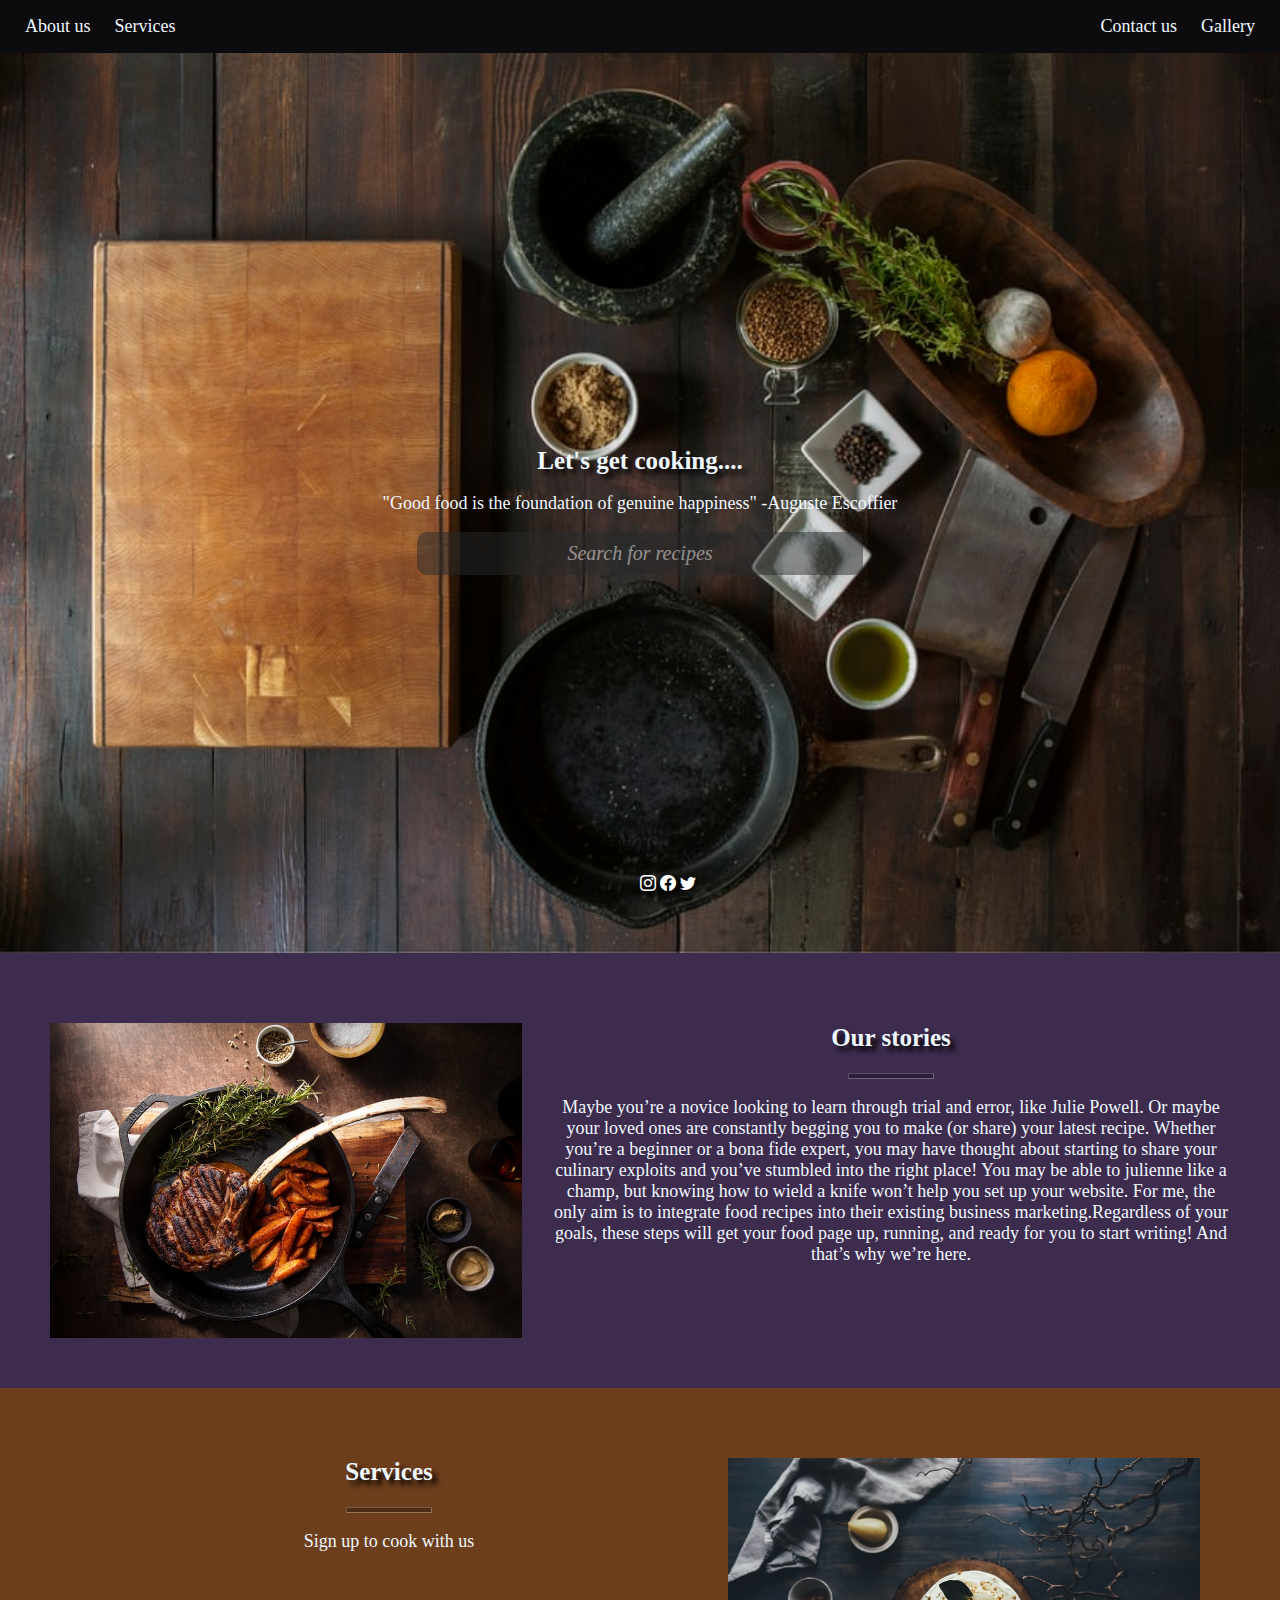
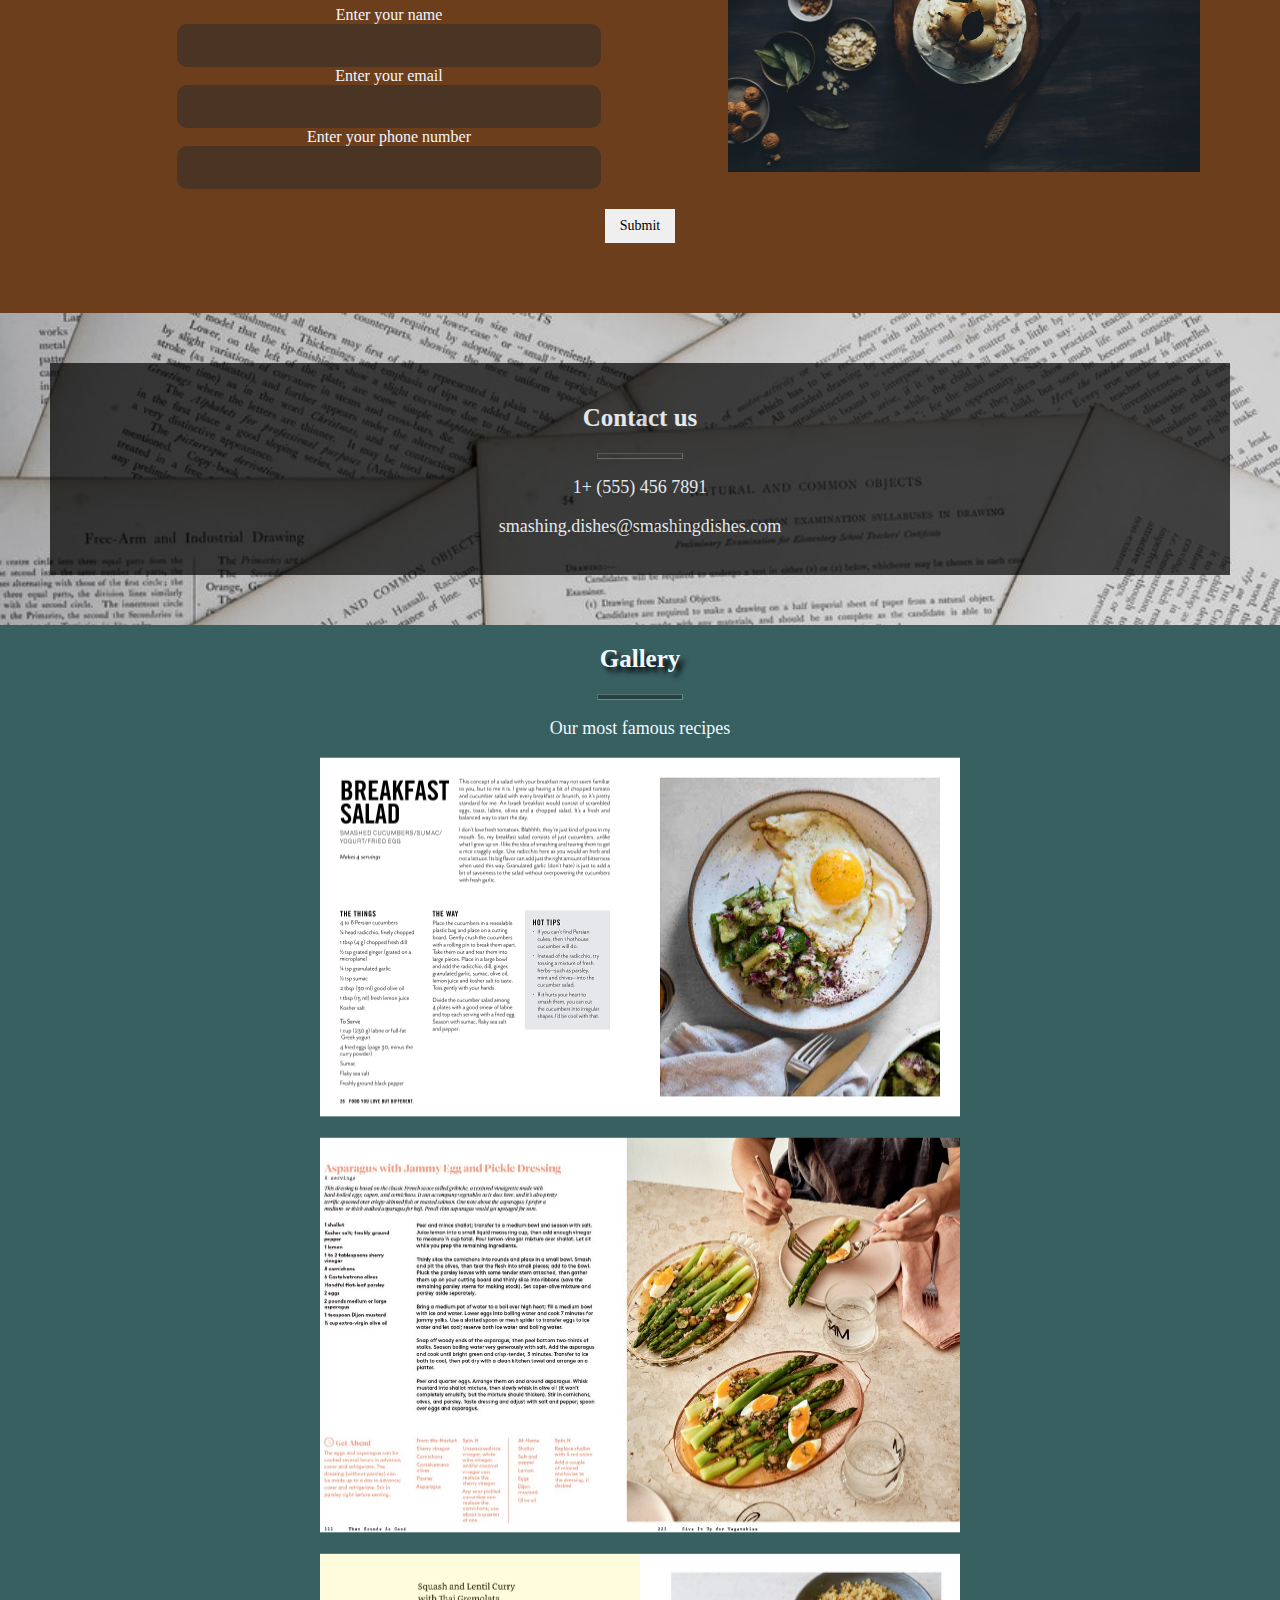
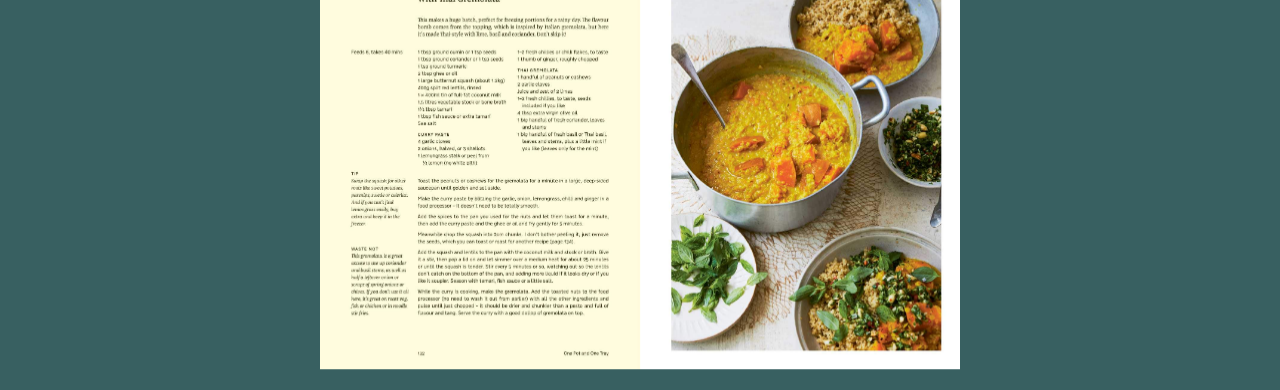
==== index.html @ cdcc3226 "Second Commit" ====
<html lang="en">
  <head></head>
    <meta name="viewport" content="width=device-width, initial-scale=1.0" />
    <meta name="author" content />
    <title>Smashing Dishes</title>
    <link href="https://cdn.jsdelivr.net/npm/bootstrap-icons@1.5.0/font/bootstrap-icons.css" rel="stylesheet"/>

    <!--Favicon-->

    <link rel="icon" href="images/favicon.ico" />
    

    <link rel="stylesheet" href="style.css" />
  </head>
  <body>

    <!--Navigation-->

    <nav class="nav">
      <div class="nav-left">
        <ul>
          <li style="list-style-type: none">
            <a href="#about" href="./index.html">About us</a>
          </li>
          <li style="list-style-type: none">
            <a href="#services" href="./index.html">Services</a>
          </li>
        </ul>
      </div>
      <div class="nav-right">
        <ul>
          <li style="list-style-type: none">
            <a href="#contact" href="./index.html">Contact us</a>
          </li>
          <li style="list-style-type: none">
            <a href="#gallery" href="./index.html">Gallery</a>
          </li>
        </ul>
      </div>
    </nav>

    <!--Placeholder-->

      <div class="hero">
        <div class="hero-wrapper">
          <h1>Let's get cooking....</h1>
          <p>"Good food is the foundation of genuine happiness" -Auguste Escoffier</p>
          <div class="input">
            <input placeholder="Search for recipes" />
          </div>
          <div class="media ">
          
            <!-- <a href="https://instagram.com" target="blank"> -->
              <i class="bi bi-instagram"></i>
            <!-- </a> -->
            <!-- <a href="https://.facebook.com" target="_blank"> -->
              <i class="bi bi-facebook"></i>
            <!-- </a> -->
            <!-- <a href="https://twitter.com/" target="_blank"> -->
              <i class="bi bi-twitter"></i>
            <!-- </a> -->
          </div>
        </div>
      </div>


    <!--Section 2-->

      
    
  
  <div class="container-s2">
    <img class="container-image"  src="images/photo-1615937657715-bc7b4b7962c1.jpeg"/>
      <div class="s2">
      <section id="about">
        
        <h2>Our stories</h2>
        <hr class="divider"/>
        <p>
          Maybe you’re a novice looking to learn through trial and error, like
          Julie Powell. Or maybe your loved ones are constantly begging you to
          make (or share) your latest recipe. Whether you’re a beginner or a
          bona fide expert, you may have thought about starting to share your
          culinary exploits and you’ve stumbled into the right place! You may be
          able to julienne like a champ, but knowing how to wield a knife won’t
          help you set up your website. For me, the only aim is to integrate
          food recipes into their existing business marketing.Regardless of your
          goals, these steps will get your food page up, running, and ready for
          you to start writing! And that’s why we’re here.
        </p>
      </section> 
    </div>
 </div>
    
   <!--Section 3-->

  <div class="container-s3">
    <img class="container-image2" src="images/photo-1447078806655-40579c2520d6.jpeg"/>
      <div class="s3">
      <section id="services">
          <h2>Services</h2>
          <hr class="divider" />
          <p>Sign up to cook with us</p>
          <br></br>
         <div class="label">
          <label for="fname">Enter your name</label>
          <input type="name" id="name" size="18" required />

          <label for="email">Enter your email</label>
          <input type="email" id="email" size="18" required />

          <label for="phone">Enter your phone number</label>
          <input
            type="tel"
            id="phone"
            size="18"
            pattern="[0-9]{3}-[0-9]{3}-[0-9]{4}"
            required
          />
          <button class="button" onclick='location.href="Submit"'>
            <!-- <i class="fa fa-twitter"></i>  -->
            Submit
          </button>
        
      </section>
      </div>
      </div>
  </div>
  

   <!--Section 4-->

  <div class="container-s4">
    <img class="container-image3"/>
      <div class="s4" >
      
      <section id="contact">
        <h2>Contact us</h2>
        <hr class="divider"/>
        <p>1+ (555) 456 7891</p>
        <p>smashing.dishes@smashingdishes.com </p>
      
      </section>
      </div>
  </div>
    
  <!--Gallery-->
  
  <section id="gallery" style="background-color: rgb(56, 96, 97);position: absolute;">
      
      <h2>Gallery</h2>
      <hr class="divider"/>
      <p>Our most famous recipes</p>
      <div class="container-box">
        <img src="images/breakfast salad.jpeg" alt="Avatar" class="image-box">
        <div class="overlay">
          <a class="text" href="images/breakfast salad.jpeg">
          <marquee direction="down" height="50" 
          width="100">Breakfast Salad</marquee> 
        </a>
        </div>
      </div>
    
    <div class="container-box">
      <img src="images/asparagus and jammy egg.jpeg" alt="Avatar" class="image-box">
      <div class="overlay">
        <a class="text" href="images/asparagus and jammy egg.jpeg">
          <marquee direction="down" height="50" 
          width="100">Asparagus with Jammy Egg & Pickle Dressing </marquee>
        </a>
      </div>
    </div>
    
      <div class="container-box">
        <img src="images/squash lentil curry.jpeg" alt="Avatar" class="image-box">
        <div class="overlay" >
          <a class="text" href="images/squash lentil curry.jpeg">
            <marquee direction="down" height="50" 
            width="100">Squash & Lentil Curry with Thai Gremolata</marquee>
          </a>
        </div>
      </div>
    
  </section>
      
  </body>
</html>
---- style.css ----
body {
  margin: 0 auto;
  background-color: rgb(45, 45, 40);
}
/* Nav */
.nav {
  position: relative;
  top: 0;
  width: 100%;
  z-index: 10;
  background-color: rgb(12, 12, 15);
  background-repeat: no-repeat;
  background-size: cover;
  display: flex;
  justify-content: space-between;
}
.nav-left,
.nav-right {
  padding: 0 15px 0 15px;
  font-family: Georgia, "Times New Roman", Times, serif;
  box-sizing: border-box;
}
.nav a {
  color: #000000;
  font-size: 17px;
}
.nav a:hover {
  /* background: #ddd; */
  color: rgb(255, 255, 255);
}
li {
  display: inline-block;
  padding-left: 10px;
  padding-right: 10px;
}
ul {
  padding-left: 0;
  display: inline-block;
}
.nav ul li a {
  color: aliceblue;
  font-size: 18px;
  text-decoration: none;
}

/*Heading*/

.hero {
  background-image: url("images/bg.jpeg");
  background-position: center;
  background-repeat: no-repeat;
  background-size: cover;
  height: 100%;
  position: relative;
  display: flex;
  align-items: center;
}
.hero-wrapper {
  width: 100%;
}

.media {
  color: rgb(255, 255, 255);
  position: absolute;
  justify-content: space-between;
  bottom: 50;
  left: 50%;
  padding-bottom: 10;
}

h1 {
  color: aliceblue;
  font-family: Georgia, "Times New Roman", Times, serif;
  font-size: 25px;
  text-align: center;
  margin-top: 0 auto;
  text-shadow: 5px 5px 5px rgb(0, 0, 0);
}

h2 {
  color: aliceblue;
  text-align: center;
  font-size: 25px;
  font-family: Georgia, "Times New Roman", Times, serif;
  text-shadow: 5px 5px 5px rgb(0, 0, 0);
}
hr {
  max-width: 5rem;
  padding: 2px;
  background-color: rgb(0, 0, 0);
  opacity: 0.3;
}

p {
  color: aliceblue;
  text-align: center;
  font-size: 18px;
  font-family: Georgia, "Times New Roman", Times, serif;
}

input {
  border: none;
  border-radius: 10px;
  font-size: 20px;
  font-family: Georgia, "Times New Roman", Times, serif;
  padding: 10px 100px;
  display: flex;
  margin: 0 auto;
  font-style: italic;
  background-color: hsl(210, 3%, 16%);
  opacity: 0.5;
  text-align: center;
  color: rgb(255, 255, 255);
}
::placeholder {
  color: whitesmoke;
  font-display: initial;
}
/* .s2 {
  background-position: center;
  background-repeat: no-repeat;
  background-size: cover; 
  float: left;
  width: 50%;
  height: 50%;
  margin-right: 50px; 
  height: 100%; 
  position: relative;
  display: flex;
  margin: 0 auto;
  padding: 8rem 0;
} */
.container-s2 {
  border: none;
  padding: 50px 50px 50px;
  max-width: 650%;
  display: flex;
  background-color: rgb(62, 44, 78);
}
.container-image {
  width: 40%;
  align-self: flex-start;
  margin: 20px 30px 0px 0;
  float: left;
  object-fit: contain;
}
.s2 {
  display: initial;
}

/* .s3 {
  padding: 8rem 0;
  width: 100%;
  color: aliceblue;
  margin: 0 auto;
  font-family: Georgia, "Times New Roman", Times, serif;
  background-image: url(images/photo-1566313891923-24df87b1b29f.jpeg);
  background-size: cover;
  background-repeat: no-repeat;
  background-position: center;
} */

.container-s3 {
  border: none;
  padding: 50px 50px 50px;
  max-width: 650%;
  display: flow-root;
  background-color: rgb(109, 62, 28);
}
.container-image2 {
  width: 40%;
  align-self: flex-start;
  margin: 20px 30px 0px 0;
  float: right;
  object-fit: contain;
}
.s3 {
  display: initial;
}
.container-s4 {
  background-image: url(images/photo-1532153975070-2e9ab71f1b14.jpeg);
  background-repeat: no-repeat;
  background-size: cover;
  border: none;
  padding: 50px 50px 50px;
  max-width: 650%;
}
.container-image3 {
  width: 30%;
}
.s4 {
  background-color: rgb(0, 0, 0);
  opacity: 0.7;
  padding-left: 20px;
  padding-right: 20px;
  padding-top: 20px;
  padding-bottom: 20px;
  right: 20%;
}

.label {
  font-family: Georgia, "Times New Roman", Times, serif;
  color: aliceblue;
  text-align: center;
  font-size: 16px;
}
button {
  font-size: 14px;
  font-family: Georgia, "Times New Roman", Times, serif;
  padding: 9px 15px;
  border: none;
  margin: 20px;
}

.container-box {
  transform: rotateX(365deg);
  transform-origin: initial;
  transition-duration: 5s;
  transform-style: preserve-3d;
  transform-box: unset;
  transition-timing-function: initial;
  position: relative;
  width: 50%;
  align-items: center;
}

.image-box {
  display: block;
  width: 100%;
  height: auto;
  padding-bottom: 20;
  margin-left: 50%;
}

.text {
  color: aliceblue;
  font-size: 16px;
  position: absolute;
  top: 50%;
  left: 50%;
  -webkit-transform: translate(-50%, -50%);
  -ms-transform: translate(-50%, -50%);
  transform: translate(-50%, -50%);
  white-space: nowrap;
}
.overlay {
  font-family: Georgia, "Times New Roman", Times, serif;
  position: absolute;
  bottom: 0;
  left: 0;
  right: 0;
  background-color: #2d2f30;
  overflow: hidden;
  width: 0;
  height: 100%;
  transition: 0.5s ease;
  opacity: 0.5;
  margin-left: 50%;
}
.container-box:hover .overlay {
  width: 100%;
}

@media (min-width: 768px) {
  body {
    font-size: 16px;
  }
}
@media (min-width: 992px) {
  body {
    font-size: 16x;
  }
}
@media (min-width: 1200px) {
  body {
    font-size: 16px;
  }
}
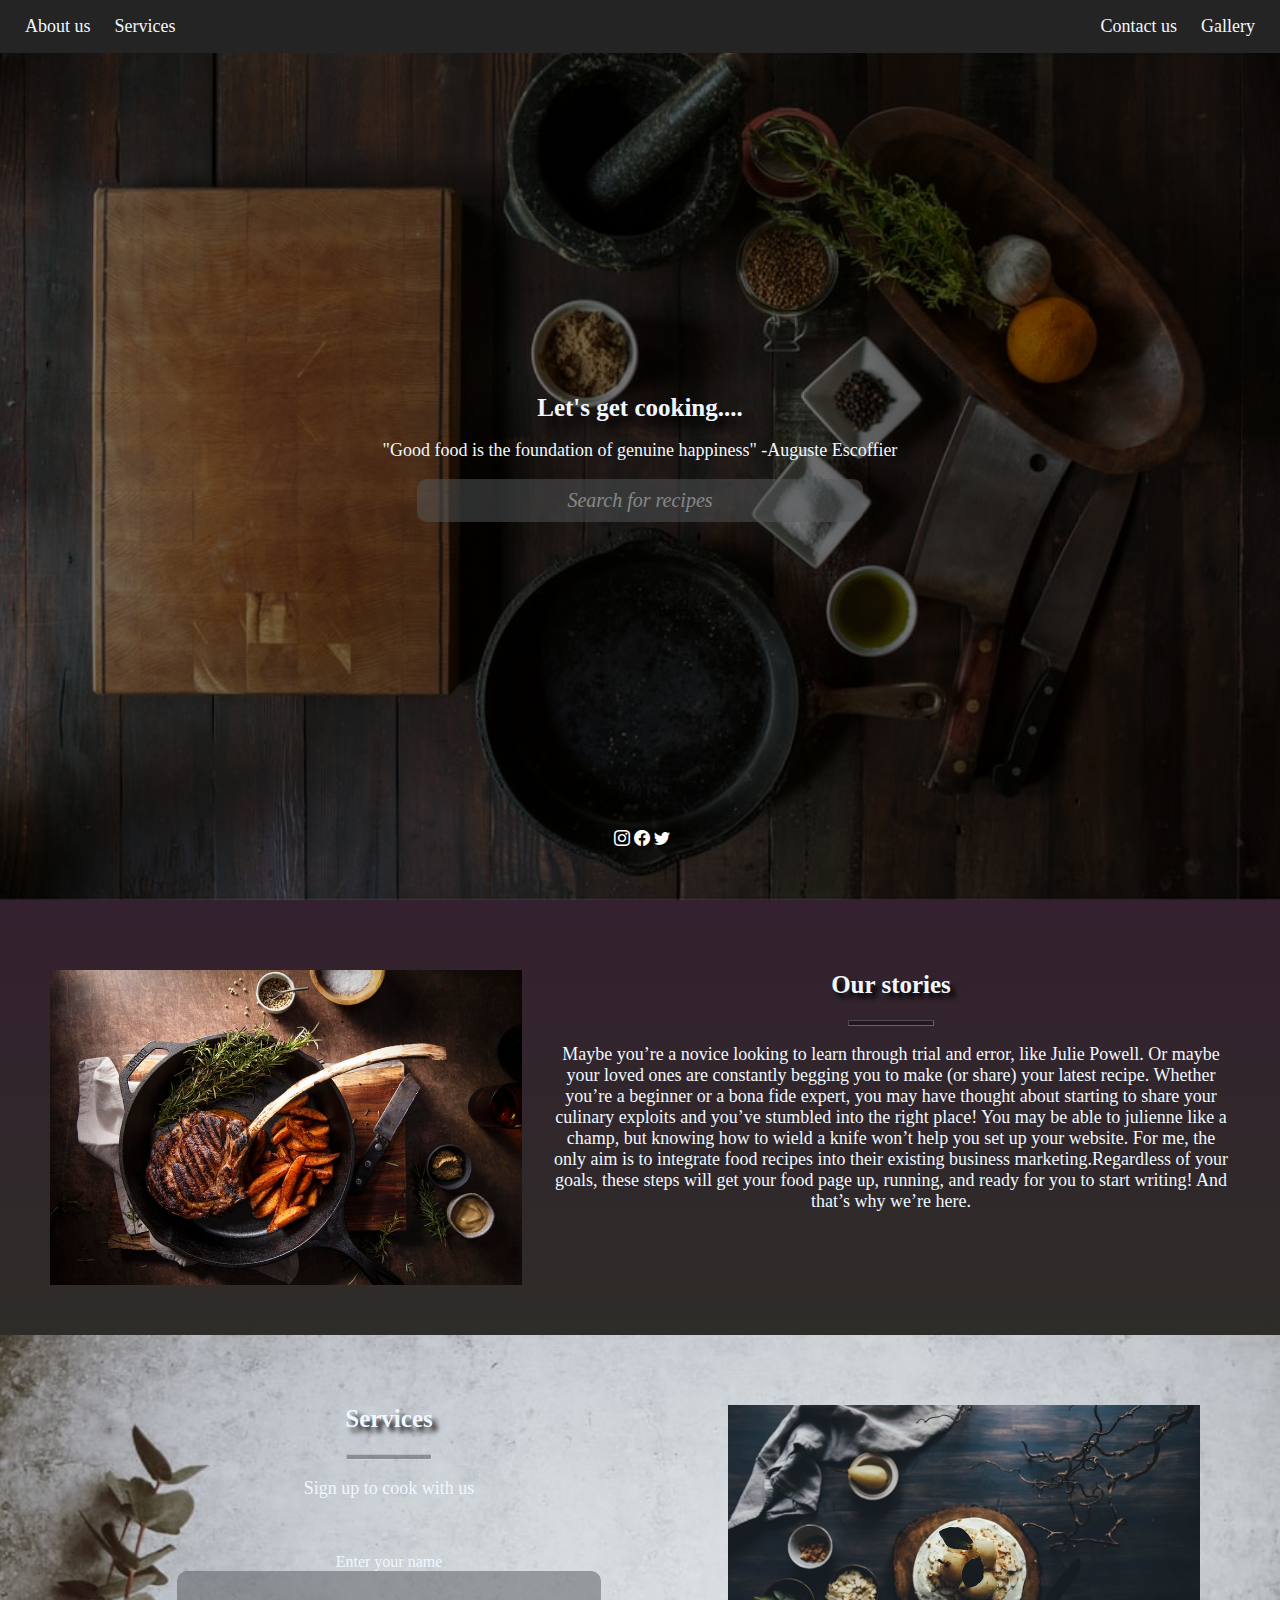
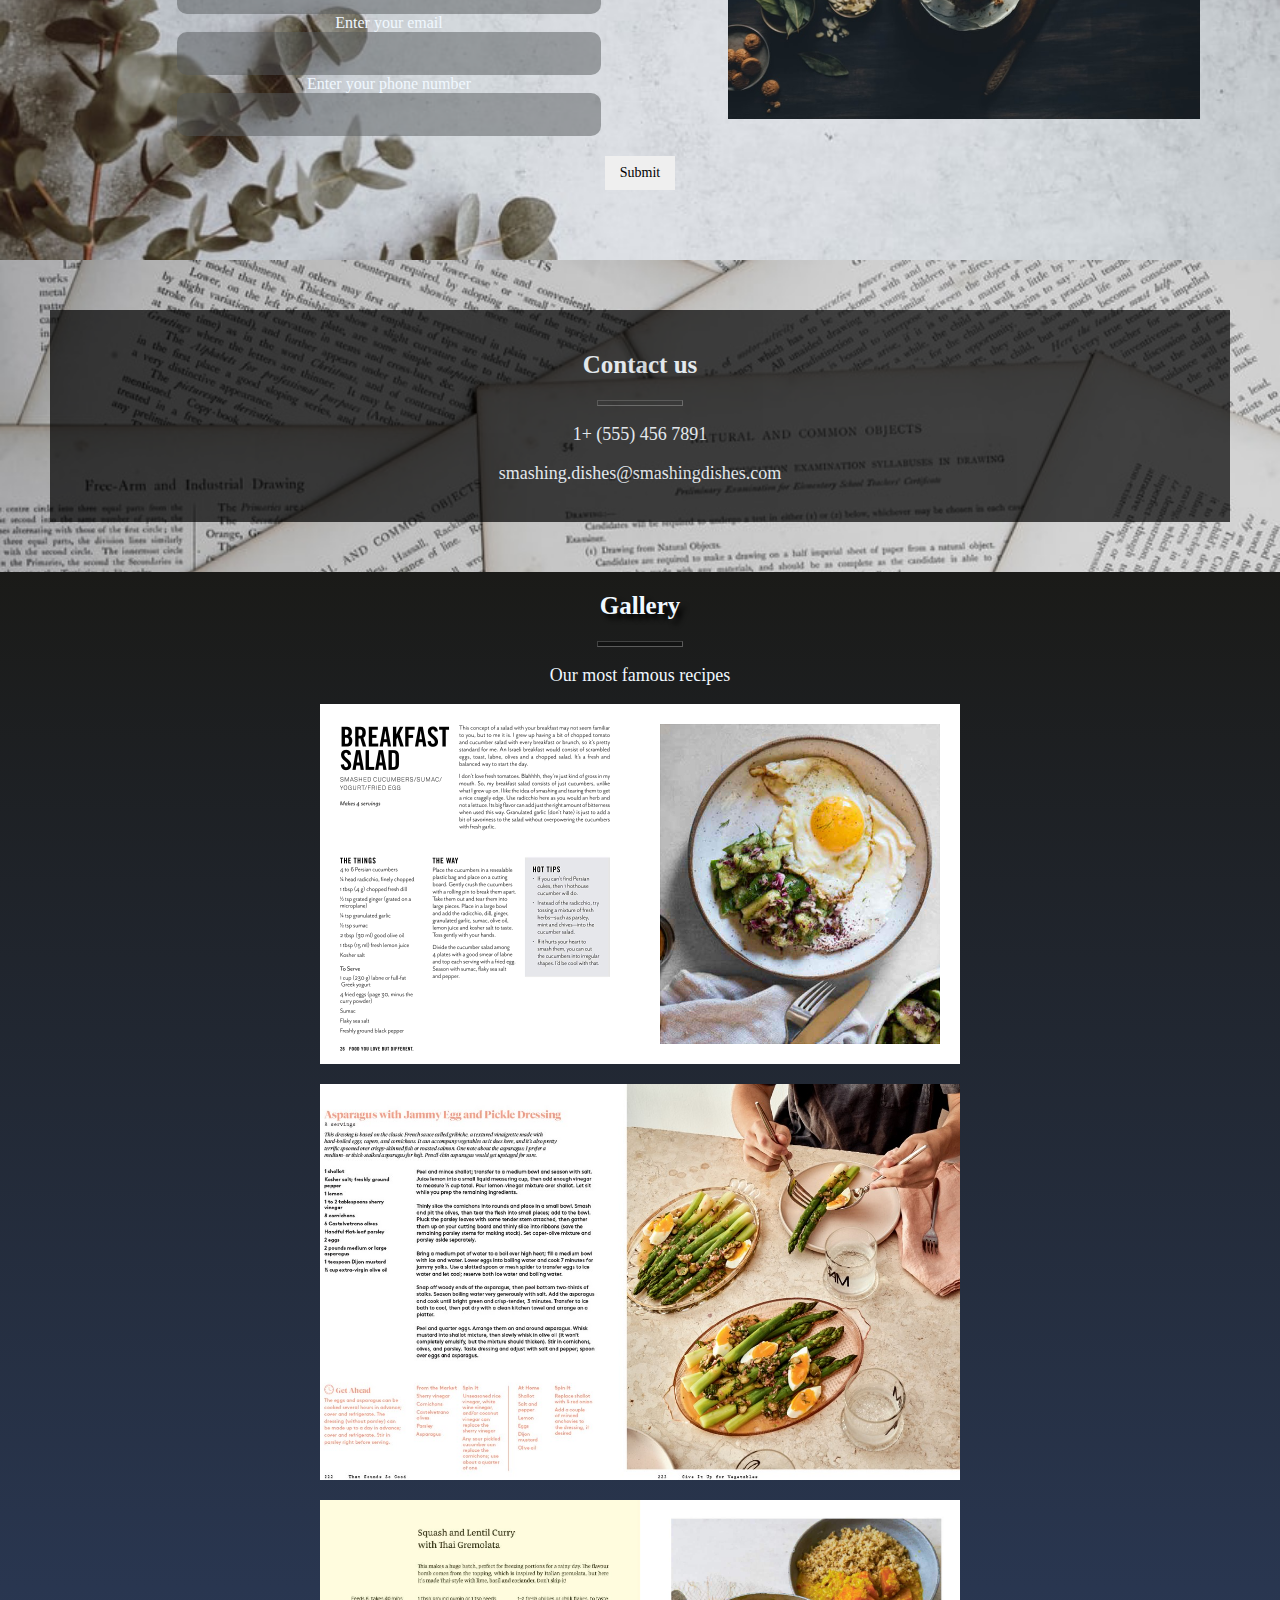
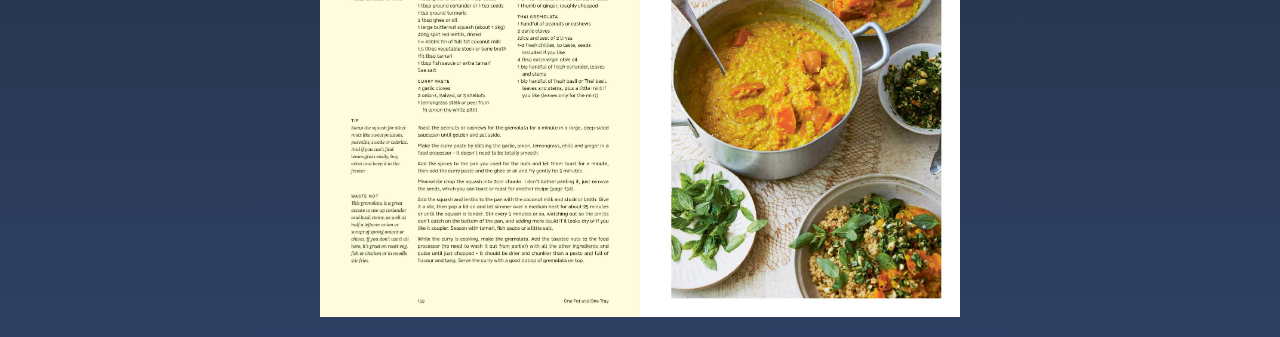
==== commit 47b9937e: "update" ====
--- a/index.html
+++ b/index.html
@@ -1,7 +1,8 @@
 <html lang="en">
-  <head></head>
+  <head>
     <meta name="viewport" content="width=device-width, initial-scale=1.0" />
     <meta name="author" content />
+  
     <title>Smashing Dishes</title>
     <link href="https://cdn.jsdelivr.net/npm/bootstrap-icons@1.5.0/font/bootstrap-icons.css" rel="stylesheet"/>
 
@@ -20,20 +21,20 @@
       <div class="nav-left">
         <ul>
           <li style="list-style-type: none">
-            <a href="#about" href="./index.html">About us</a>
+            <a class="active" href="#about" href="./index.html">About us</a>
           </li>
           <li style="list-style-type: none">
-            <a href="#services" href="./index.html">Services</a>
+            <a class="active" href="#services" href="./index.html">Services</a>
           </li>
         </ul>
       </div>
       <div class="nav-right">
         <ul>
           <li style="list-style-type: none">
-            <a href="#contact" href="./index.html">Contact us</a>
+            <a class="active" href="#contact" href="./index.html">Contact us</a>
           </li>
           <li style="list-style-type: none">
-            <a href="#gallery" href="./index.html">Gallery</a>
+            <a class="active" href="#gallery" href="./index.html">Gallery</a>
           </li>
         </ul>
       </div>
@@ -72,7 +73,7 @@
   <div class="container-s2">
     <img class="container-image"  src="images/photo-1615937657715-bc7b4b7962c1.jpeg"/>
       <div class="s2">
-      <section id="about">
+      <section id="about" style="display: block;">
         
         <h2>Our stories</h2>
         <hr class="divider"/>
@@ -146,7 +147,12 @@
     
   <!--Gallery-->
   
-  <section id="gallery" style="background-color: rgb(56, 96, 97);position: absolute;">
+  <section id="gallery"
+  style="position: absolute; background: linear-gradient(
+    to bottom,
+    rgba(8, 8, 8, 0.5) 0%,
+    rgba(47, 82, 158, 0.5) 100%
+  );">
       
       <h2>Gallery</h2>
       <hr class="divider"/>
--- a/style.css
+++ b/style.css
@@ -4,13 +4,11 @@
 }
 /* Nav */
 .nav {
-  position: relative;
+  position: fixed;
   top: 0;
   width: 100%;
   z-index: 10;
-  background-color: rgb(12, 12, 15);
-  background-repeat: no-repeat;
-  background-size: cover;
+  background-color: rgb(36, 36, 37);
   display: flex;
   justify-content: space-between;
 }
@@ -28,6 +26,7 @@
   /* background: #ddd; */
   color: rgb(255, 255, 255);
 }
+
 li {
   display: inline-block;
   padding-left: 10px;
@@ -46,7 +45,21 @@
 /*Heading*/
 
 .hero {
-  background-image: url("images/bg.jpeg");
+  background: linear-gradient(
+      to bottom,
+      rgba(0, 0, 0, 0.5) 0%,
+      rgba(0, 0, 0, 0.5) 100%
+    ),
+    url(images/bg.jpeg);
+
+  image-rendering: inherit;
+  image-rendering: initial;
+  image-rendering: revert;
+  image-rendering: unset;
+
+  background-position: 50% 50%;
+  image-rendering: crisp-edges;
+  background-color: transparent;
   background-position: center;
   background-repeat: no-repeat;
   background-size: cover;
@@ -64,8 +77,8 @@
   position: absolute;
   justify-content: space-between;
   bottom: 50;
-  left: 50%;
-  padding-bottom: 10;
+  left: 48%;
+  padding-bottom: 2px;
 }
 
 h1 {
@@ -74,7 +87,7 @@
   font-size: 25px;
   text-align: center;
   margin-top: 0 auto;
-  text-shadow: 5px 5px 5px rgb(0, 0, 0);
+  text-shadow: 10px 10px 10px rgb(0, 0, 0);
 }
 
 h2 {
@@ -107,7 +120,7 @@
   display: flex;
   margin: 0 auto;
   font-style: italic;
-  background-color: hsl(210, 3%, 16%);
+  background-color: hsl(204, 3%, 34%);
   opacity: 0.5;
   text-align: center;
   color: rgb(255, 255, 255);
@@ -116,26 +129,16 @@
   color: whitesmoke;
   font-display: initial;
 }
-/* .s2 {
-  background-position: center;
-  background-repeat: no-repeat;
-  background-size: cover; 
-  float: left;
-  width: 50%;
-  height: 50%;
-  margin-right: 50px; 
-  height: 100%; 
-  position: relative;
-  display: flex;
-  margin: 0 auto;
-  padding: 8rem 0;
-} */
 .container-s2 {
   border: none;
   padding: 50px 50px 50px;
   max-width: 650%;
   display: flex;
-  background-color: rgb(62, 44, 78);
+  background: linear-gradient(
+    to bottom,
+    rgba(59, 20, 53, 0.5) 0%,
+    rgba(46, 44, 42, 0.5) 100%
+  );
 }
 .container-image {
   width: 40%;
@@ -148,24 +151,15 @@
   display: initial;
 }
 
-/* .s3 {
-  padding: 8rem 0;
-  width: 100%;
-  color: aliceblue;
-  margin: 0 auto;
-  font-family: Georgia, "Times New Roman", Times, serif;
-  background-image: url(images/photo-1566313891923-24df87b1b29f.jpeg);
+.container-s3 {
+  background-image: url(images/photo-1512386233331-f023884a92e8.jpeg);
+  background-color: transparent;
+  background-repeat: no-repeat;
   background-size: cover;
-  background-repeat: no-repeat;
-  background-position: center;
-} */
-
-.container-s3 {
   border: none;
   padding: 50px 50px 50px;
   max-width: 650%;
   display: flow-root;
-  background-color: rgb(109, 62, 28);
 }
 .container-image2 {
   width: 40%;
@@ -179,6 +173,7 @@
 }
 .container-s4 {
   background-image: url(images/photo-1532153975070-2e9ab71f1b14.jpeg);
+  image-rendering: crisp-edges;
   background-repeat: no-repeat;
   background-size: cover;
   border: none;
@@ -213,13 +208,6 @@
 }
 
 .container-box {
-  transform: rotateX(365deg);
-  transform-origin: initial;
-  transition-duration: 5s;
-  transform-style: preserve-3d;
-  transform-box: unset;
-  transition-timing-function: initial;
-  position: relative;
   width: 50%;
   align-items: center;
 }
@@ -238,6 +226,7 @@
   position: absolute;
   top: 50%;
   left: 50%;
+
   -webkit-transform: translate(-50%, -50%);
   -ms-transform: translate(-50%, -50%);
   transform: translate(-50%, -50%);
@@ -276,3 +265,12 @@
     font-size: 16px;
   }
 }
+/* @media screen and (min-width: 480px) {
+  #nav {
+    width: 200px;
+    float: left;
+  }
+  #hero {
+    margin-left: 216px;
+  }
+} */
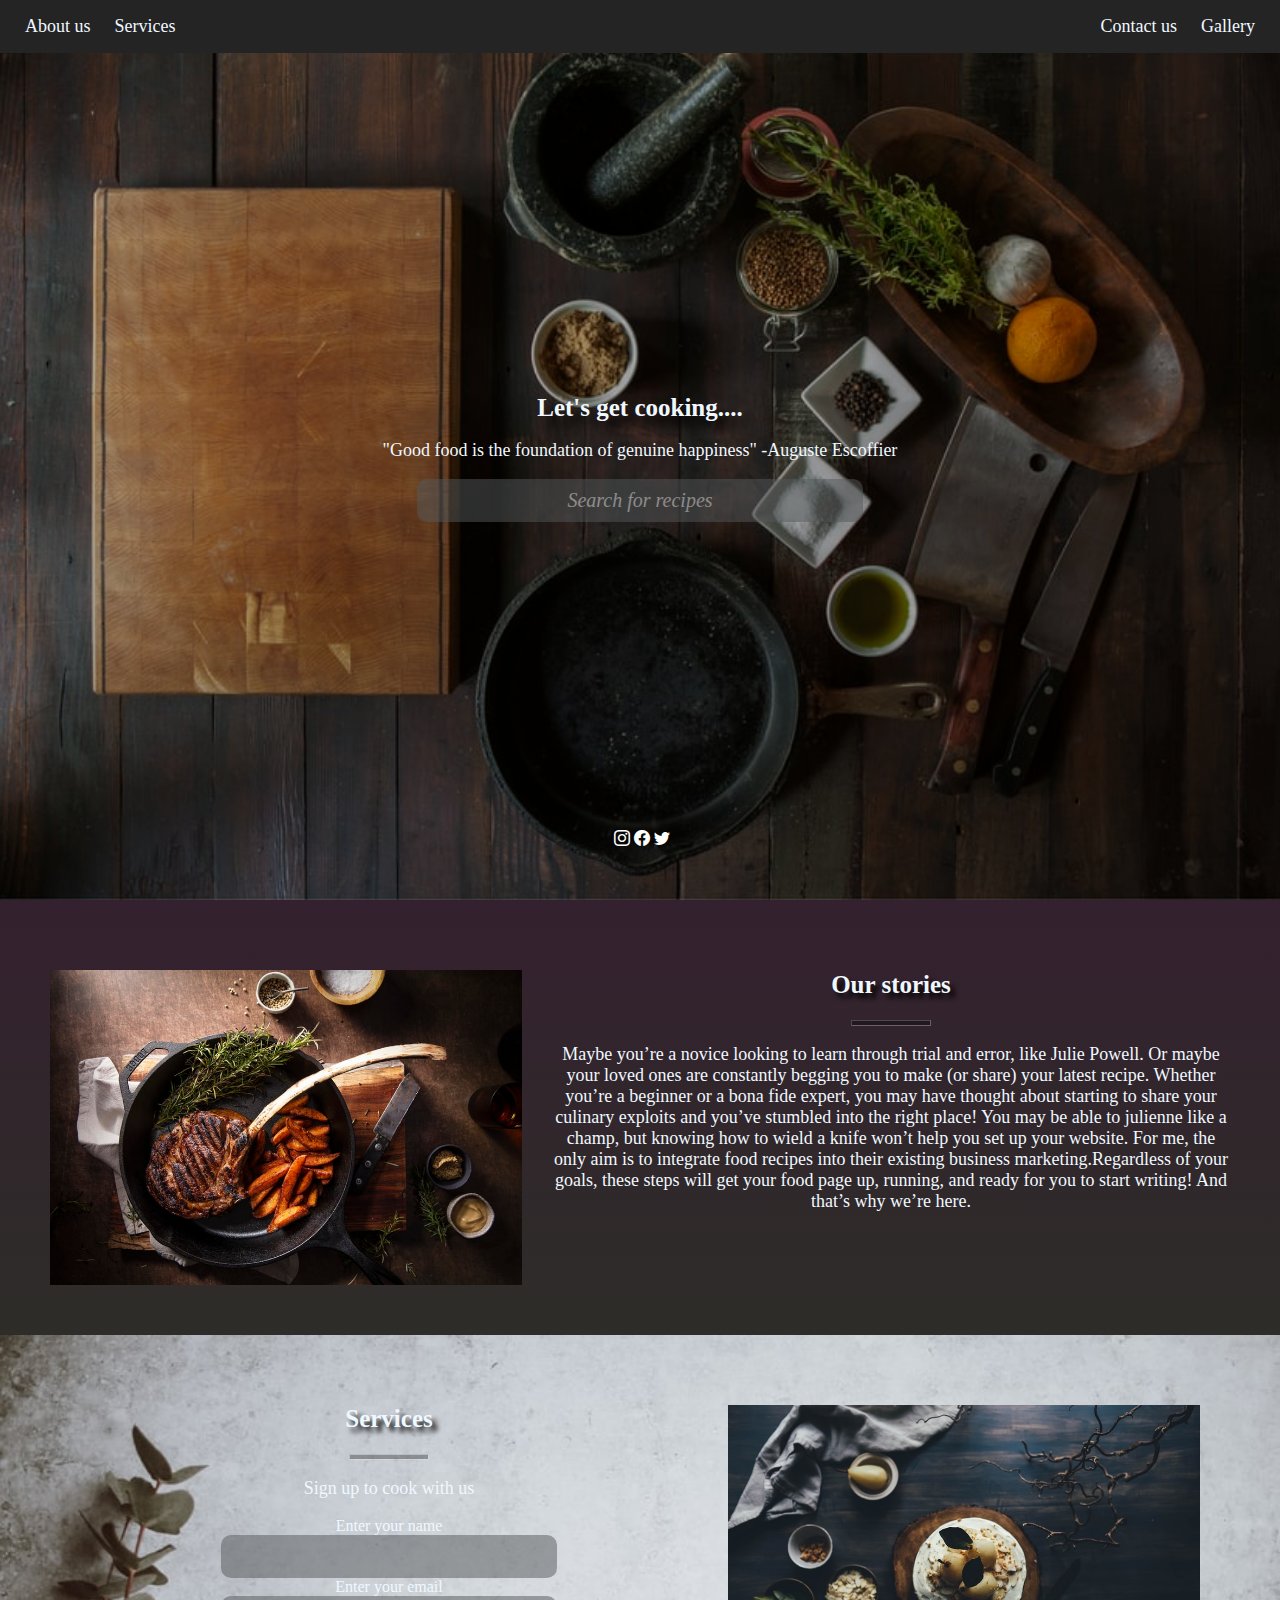
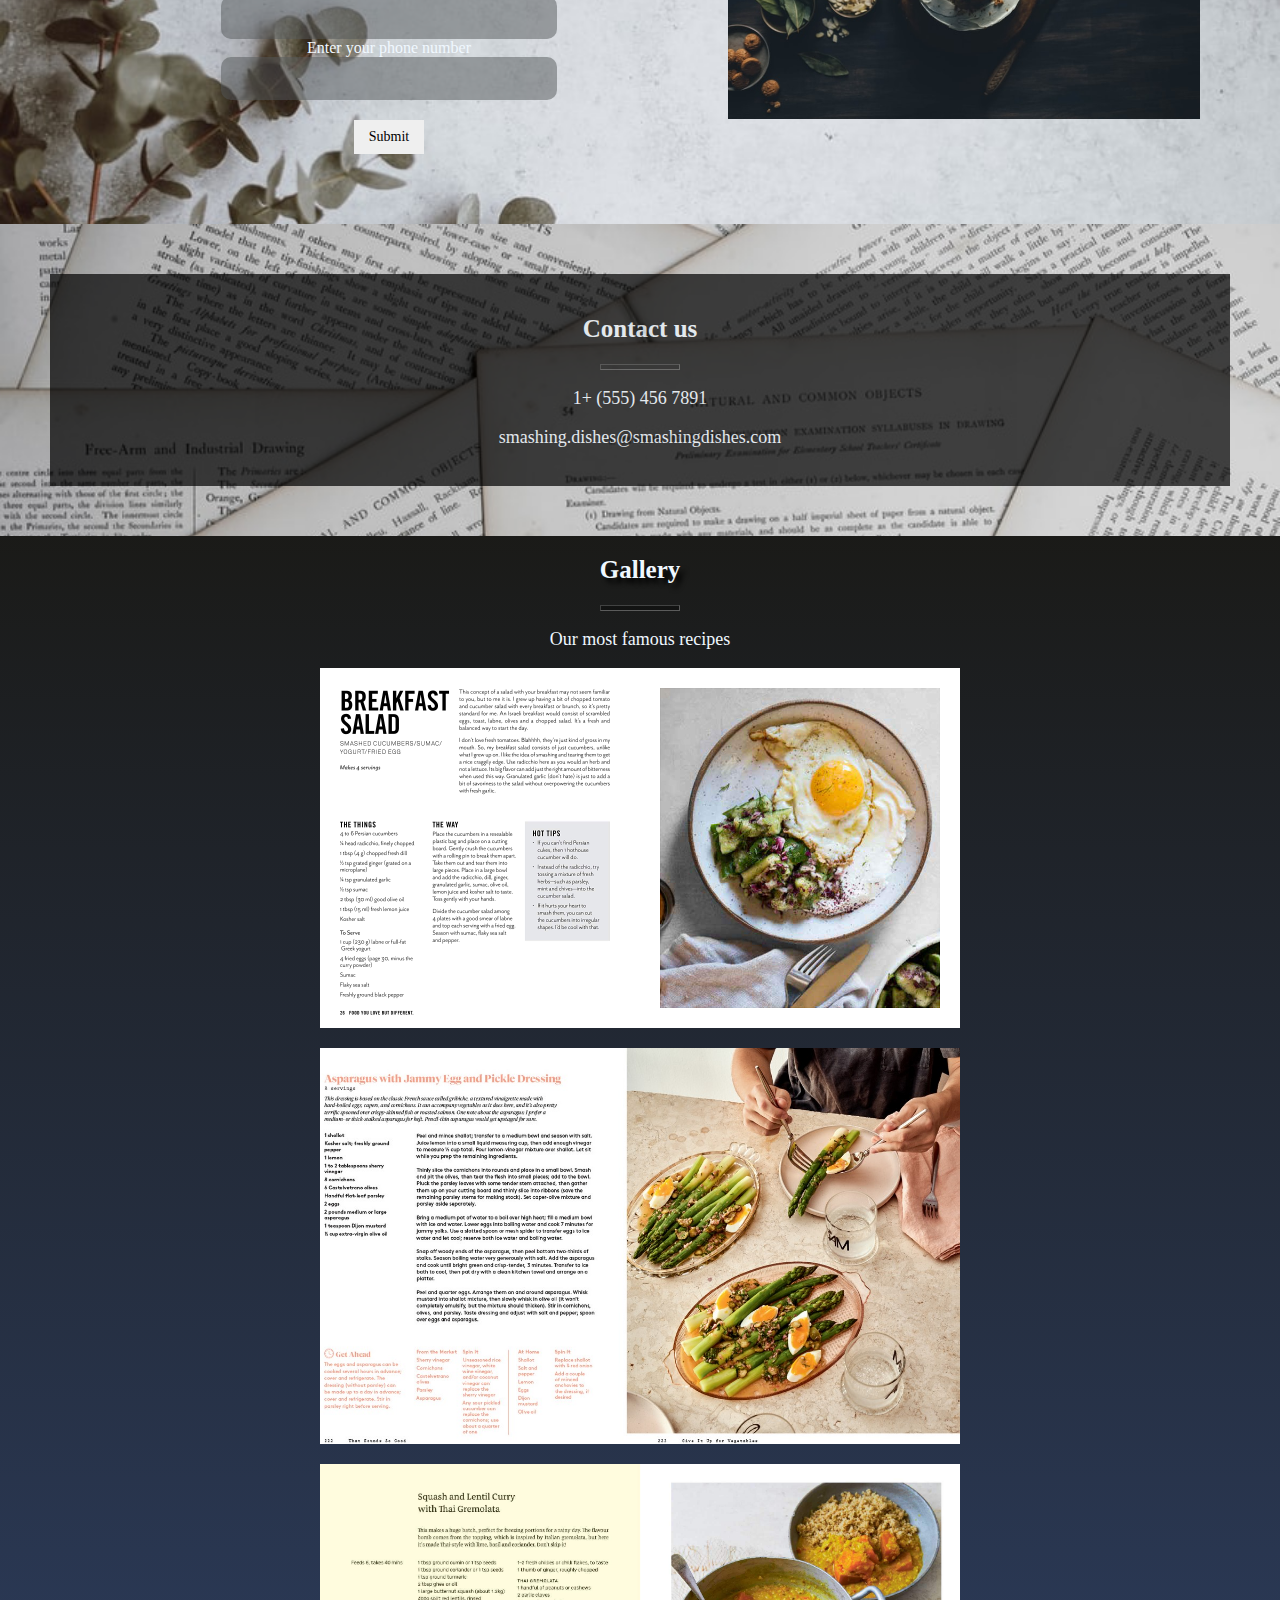
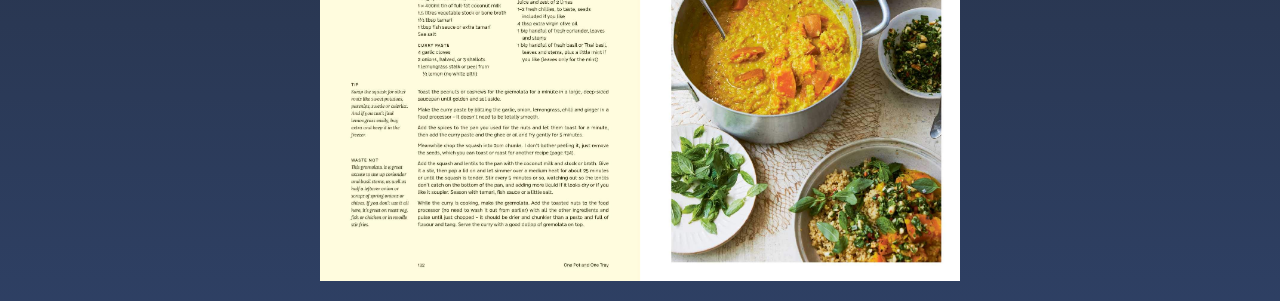
==== commit f7b1b31b: "update" ====
--- a/index.html
+++ b/index.html
@@ -102,19 +102,19 @@
           <h2>Services</h2>
           <hr class="divider" />
           <p>Sign up to cook with us</p>
-          <br></br>
+          
          <div class="label">
           <label for="fname">Enter your name</label>
-          <input type="name" id="name" size="18" required />
+          <input type="name" id="name" size="10" required />
 
           <label for="email">Enter your email</label>
-          <input type="email" id="email" size="18" required />
+          <input type="email" id="email" size="10" required />
 
           <label for="phone">Enter your phone number</label>
           <input
             type="tel"
             id="phone"
-            size="18"
+            size="10"
             pattern="[0-9]{3}-[0-9]{3}-[0-9]{4}"
             required
           />
--- a/style.css
+++ b/style.css
@@ -19,7 +19,7 @@
   box-sizing: border-box;
 }
 .nav a {
-  color: #000000;
+  color: #222020;
   font-size: 17px;
 }
 .nav a:hover {
@@ -47,8 +47,8 @@
 .hero {
   background: linear-gradient(
       to bottom,
-      rgba(0, 0, 0, 0.5) 0%,
-      rgba(0, 0, 0, 0.5) 100%
+      rgba(0, 0, 0, 0.2) 0%,
+      rgba(0, 0, 0, 0.4) 100%
     ),
     url(images/bg.jpeg);
 
@@ -129,6 +129,7 @@
   color: whitesmoke;
   font-display: initial;
 }
+
 .container-s2 {
   border: none;
   padding: 50px 50px 50px;
@@ -142,7 +143,7 @@
 }
 .container-image {
   width: 40%;
-  align-self: flex-start;
+  align-self: center;
   margin: 20px 30px 0px 0;
   float: left;
   object-fit: contain;
@@ -163,7 +164,7 @@
 }
 .container-image2 {
   width: 40%;
-  align-self: flex-start;
+  align-self: center;
   margin: 20px 30px 0px 0;
   float: right;
   object-fit: contain;
@@ -210,6 +211,20 @@
 .container-box {
   width: 50%;
   align-items: center;
+  animation-name: example;
+  animation-duration: 4s;
+  animation-delay: 2s;
+}
+@keyframes example {
+  0% {
+    transform: rotateX(0deg);
+  }
+  100% {
+    transform: rotate(360deg);
+  }
+}
+.container-1 {
+  transform: rotate(0deg);
 }
 
 .image-box {
@@ -265,6 +280,18 @@
     font-size: 16px;
   }
 }
+@media (min-width: 992px) {
+  #nav {
+    box-shadow: none;
+    background-color: rgba(0 0 0 / 0%);
+  }
+}
+*,
+* ::before,
+*::after {
+  box-sizing: border-box;
+}
+
 /* @media screen and (min-width: 480px) {
   #nav {
     width: 200px;
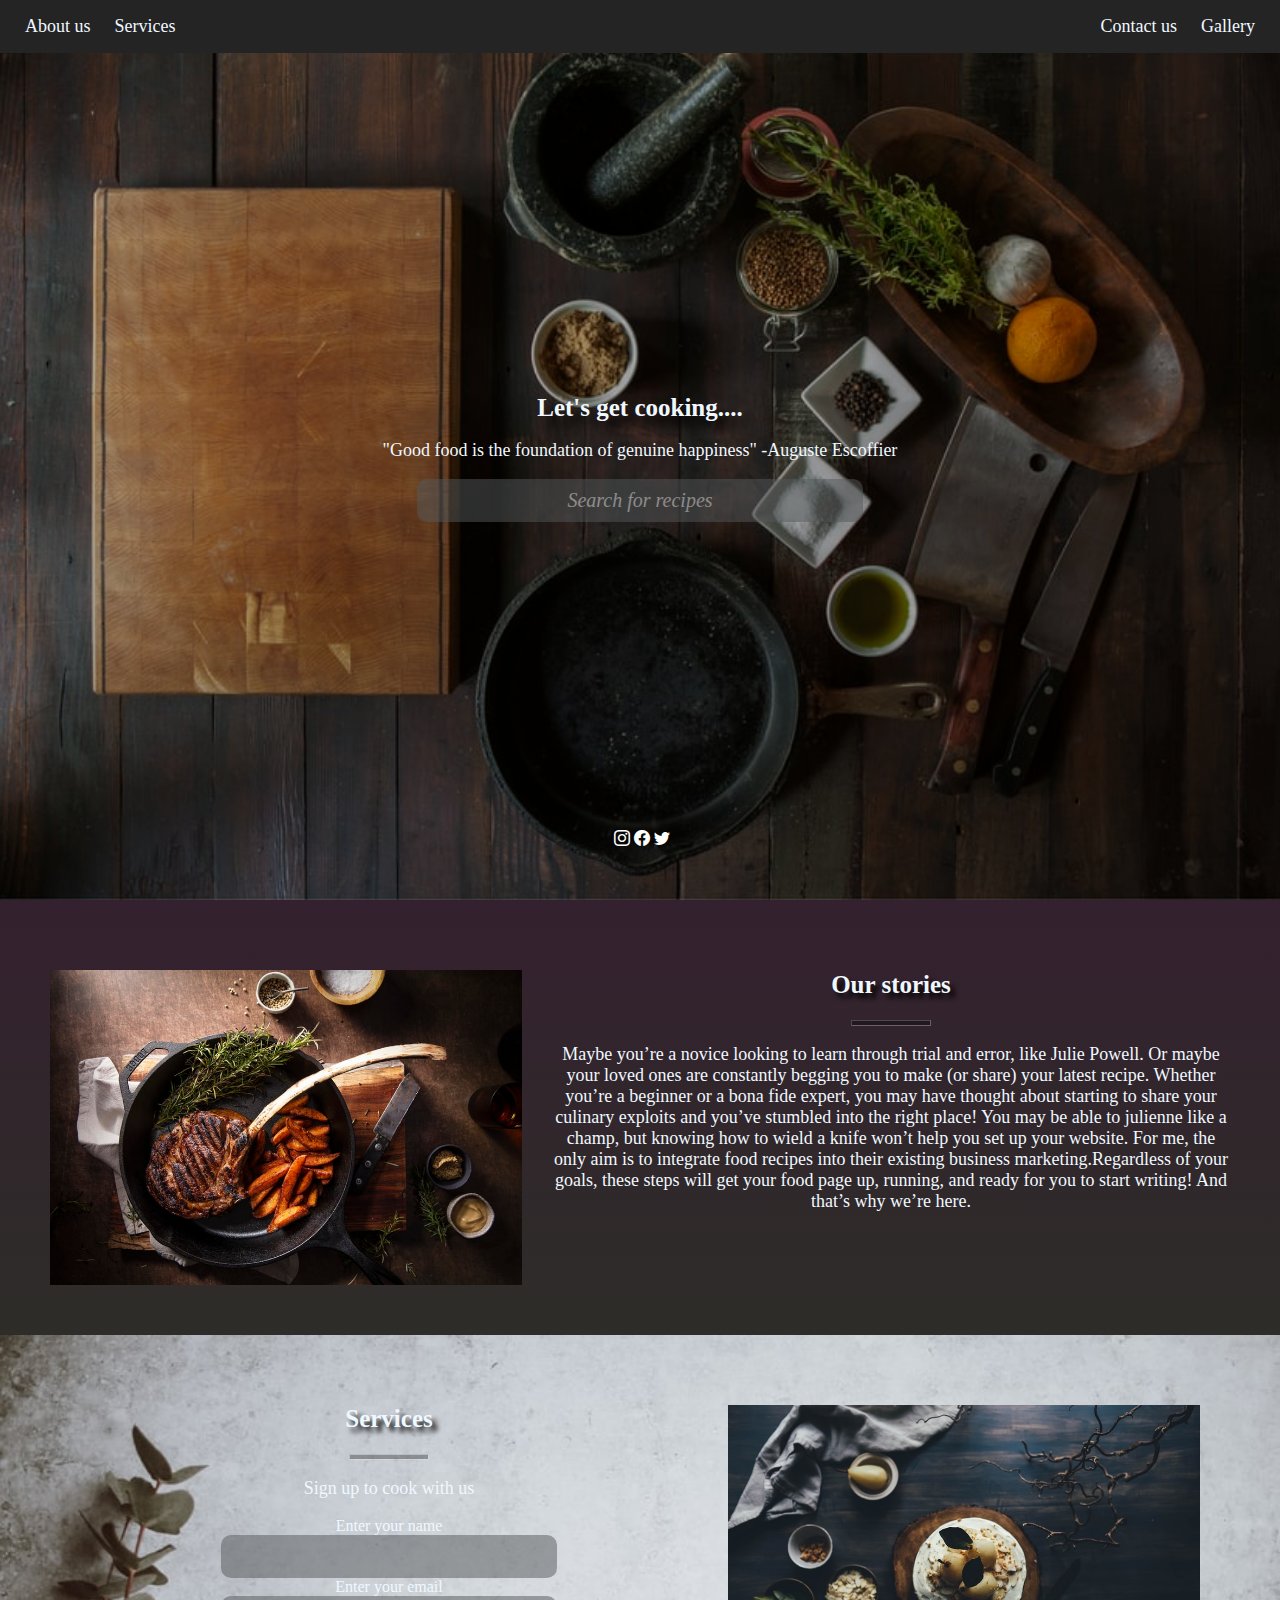
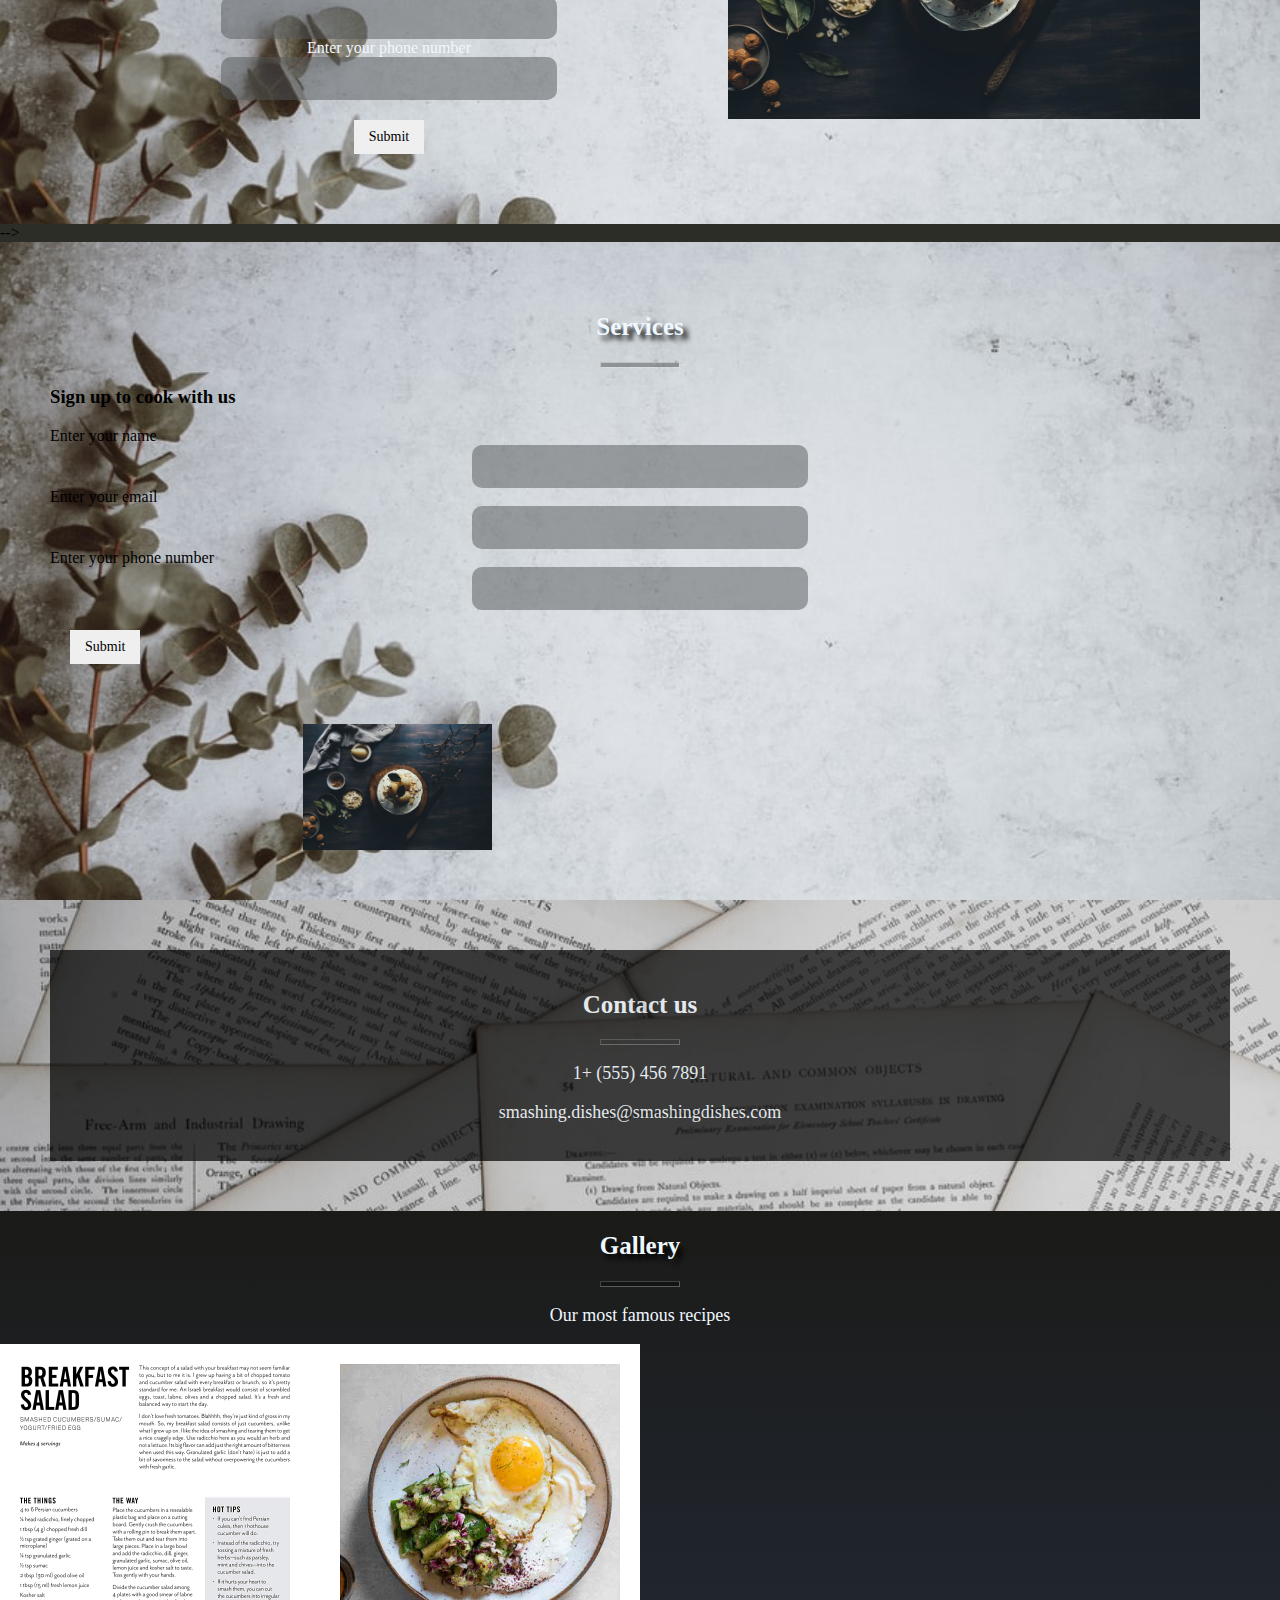
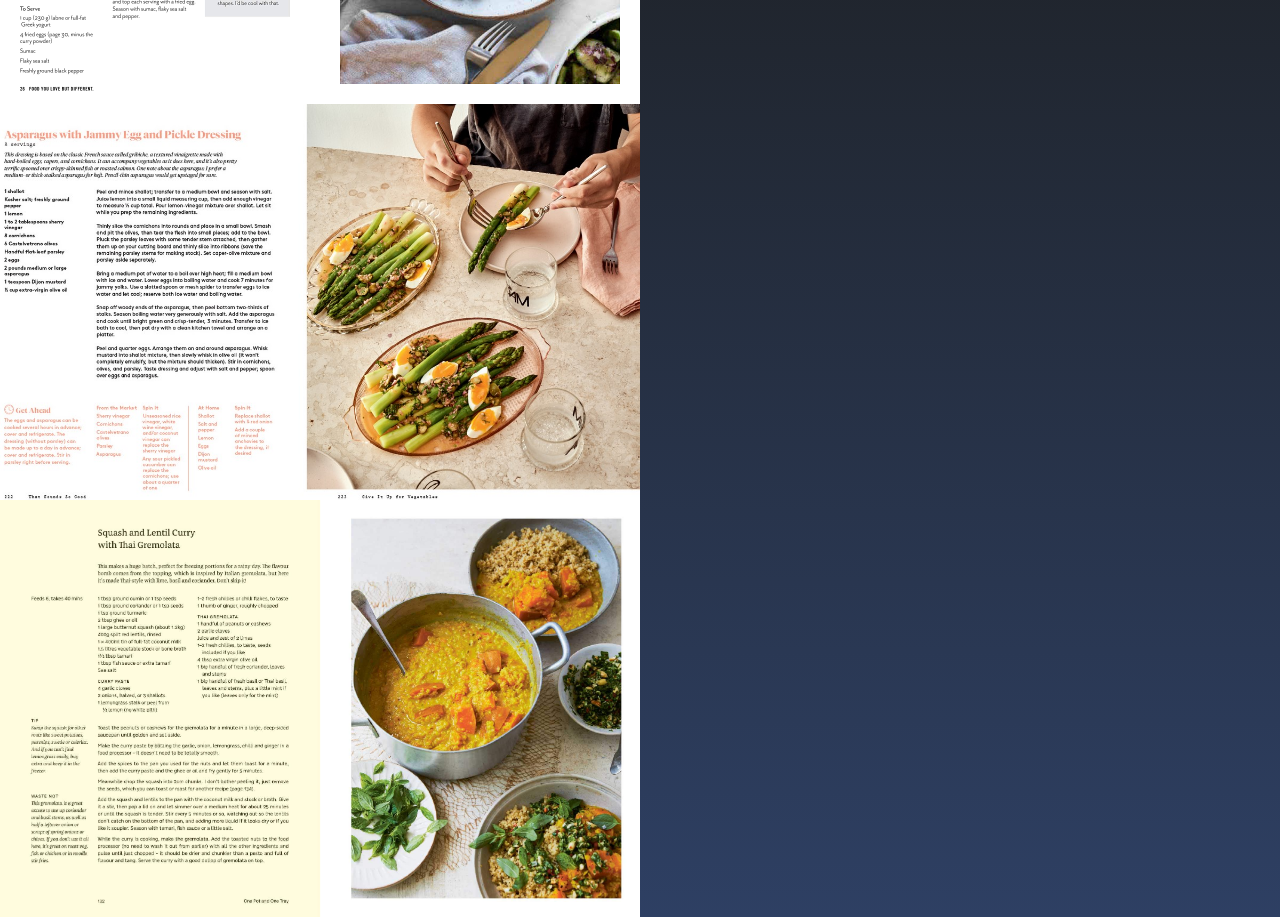
==== commit 818726ef: "update" ====
--- a/index.html
+++ b/index.html
@@ -126,8 +126,39 @@
       </section>
       </div>
       </div>
-  </div>
-  
+  </div> -->
+  
+    <section class="page-section" id="services">
+      <div class="container-s3">
+        <div class="text-center">
+          <h2 class="section-heading">Services</h2>
+          <hr class="divider" />
+          <h3 class="section-subheading">Sign up to cook with us</h3>
+        </div>
+        <div class="label-section" id="labels">
+            <label for="fname">Enter your name</label>
+            <input type="name" id="name" size="10" required />
+
+            <label for="email">Enter your email</label>
+            <input type="email" id="email" size="10" required />
+
+            <label for="phone">Enter your phone number</label>
+            <input
+              type="tel"
+              id="phone"
+              size="10"
+              pattern="[0-9]{3}-[0-9]{3}-[0-9]{4}"
+              required/>
+            <button class="button" onclick='location.href="Submit"'>
+              Submit
+            </button>
+        </div>
+        <div class="container-image">
+          <img class="container-image2" src="images/photo-1447078806655-40579c2520d6.jpeg"/>
+        </div>
+      </div>
+    </section>
+    
 
    <!--Section 4-->
 
--- a/style.css
+++ b/style.css
@@ -231,8 +231,6 @@
   display: block;
   width: 100%;
   height: auto;
-  padding-bottom: 20;
-  margin-left: 50%;
 }
 
 .text {
@@ -259,7 +257,6 @@
   height: 100%;
   transition: 0.5s ease;
   opacity: 0.5;
-  margin-left: 50%;
 }
 .container-box:hover .overlay {
   width: 100%;
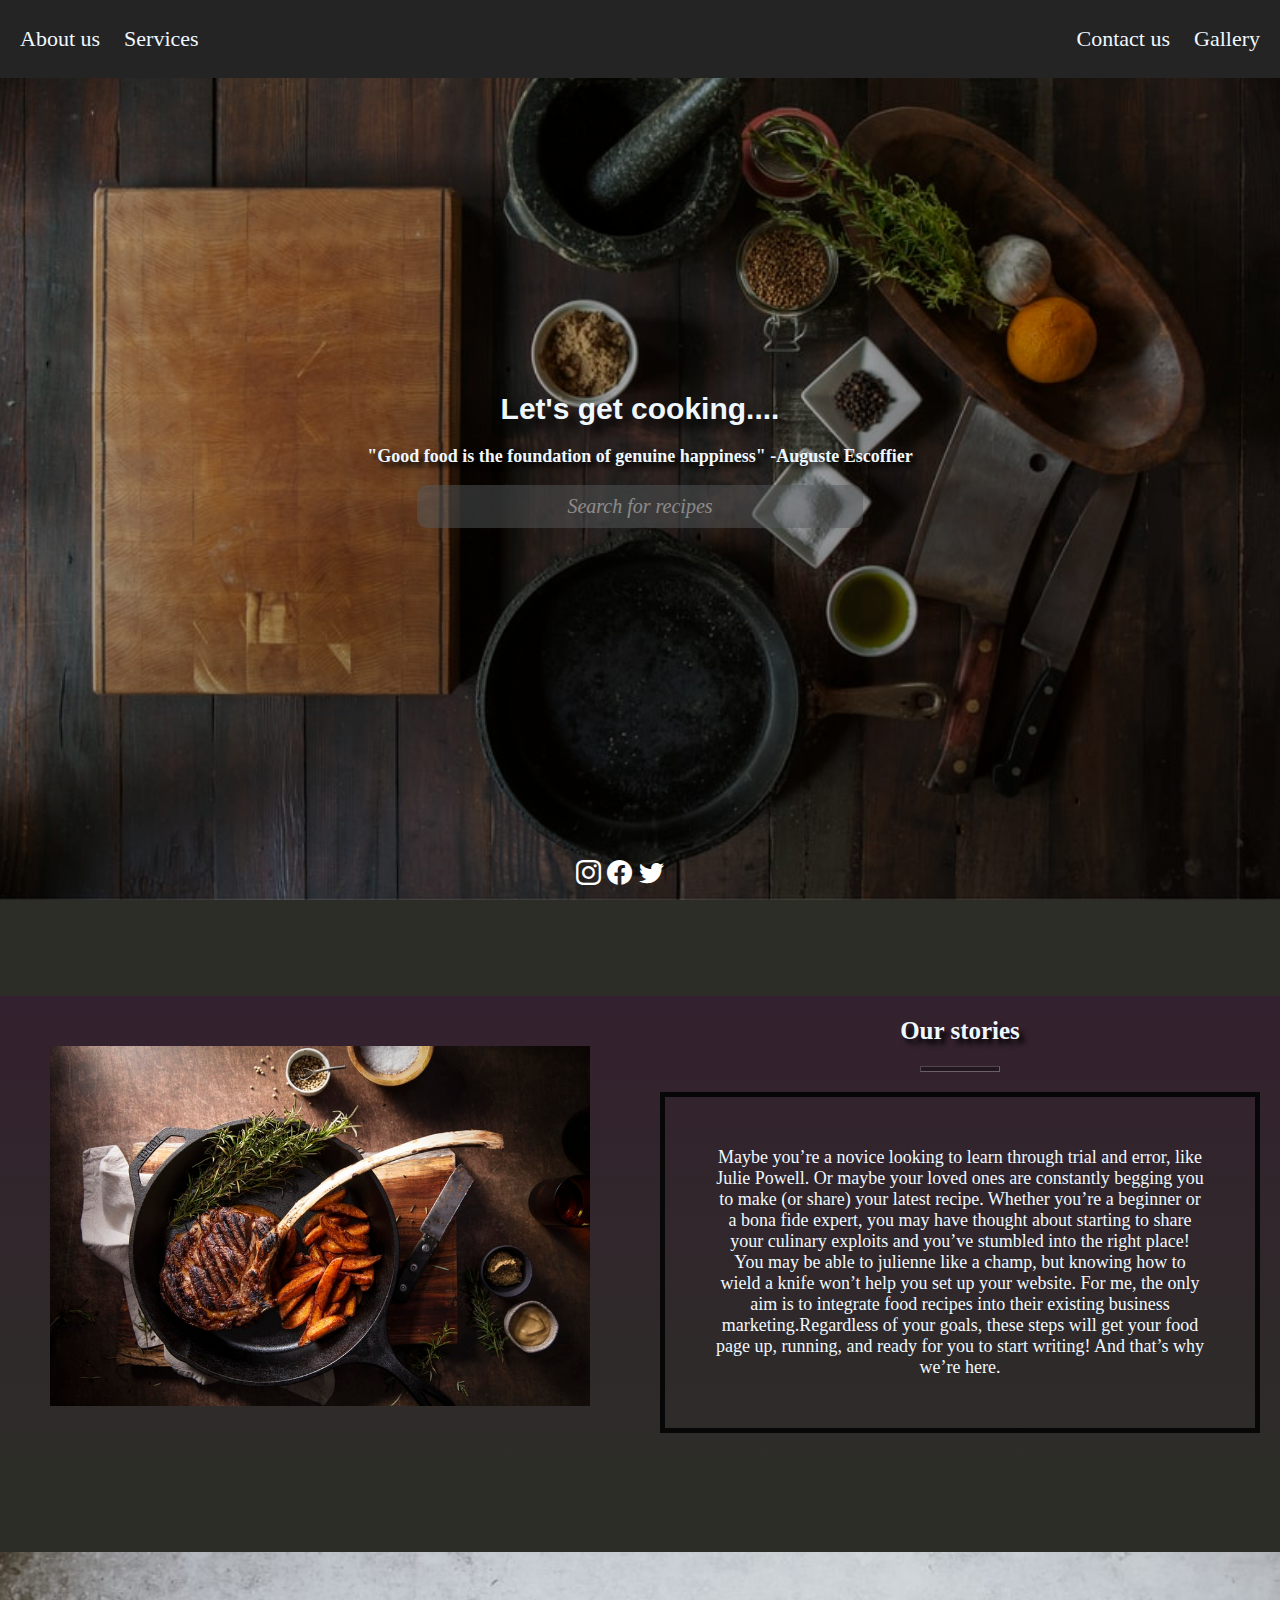
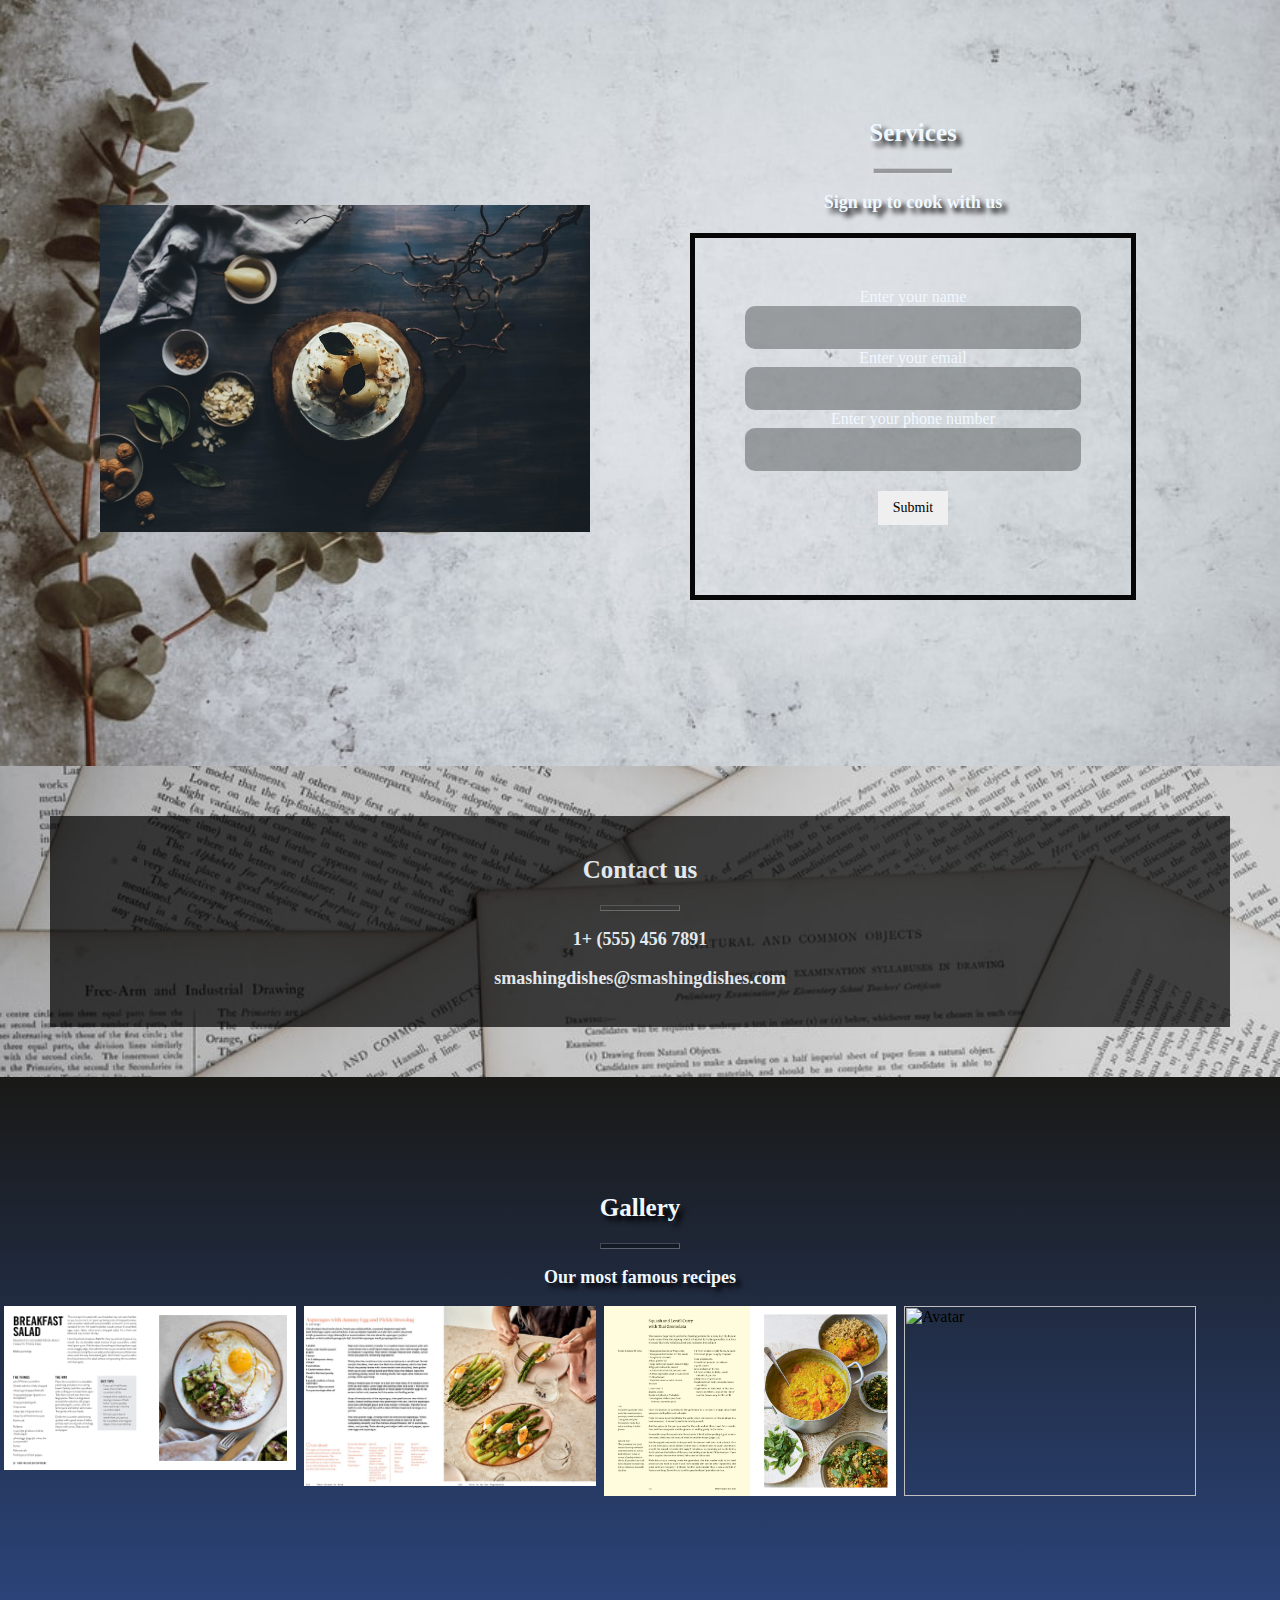
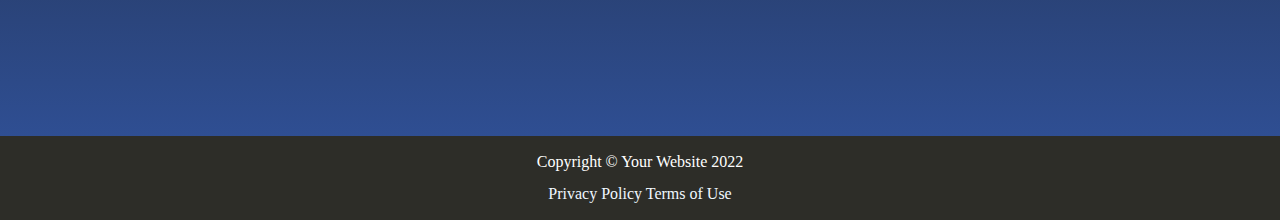
==== commit 8c11f067: "update" ====
--- a/index.html
+++ b/index.html
@@ -2,19 +2,20 @@
   <head>
     <meta name="viewport" content="width=device-width, initial-scale=1.0" />
     <meta name="author" content />
-  
+
     <title>Smashing Dishes</title>
-    <link href="https://cdn.jsdelivr.net/npm/bootstrap-icons@1.5.0/font/bootstrap-icons.css" rel="stylesheet"/>
+    <link
+      href="https://cdn.jsdelivr.net/npm/bootstrap-icons@1.5.0/font/bootstrap-icons.css"
+      rel="stylesheet"
+    />
 
     <!--Favicon-->
 
     <link rel="icon" href="images/favicon.ico" />
-    
 
     <link rel="stylesheet" href="style.css" />
   </head>
   <body>
-
     <!--Navigation-->
 
     <nav class="nav">
@@ -42,100 +43,64 @@
 
     <!--Placeholder-->
 
-      <div class="hero">
-        <div class="hero-wrapper">
-          <h1>Let's get cooking....</h1>
-          <p>"Good food is the foundation of genuine happiness" -Auguste Escoffier</p>
-          <div class="input">
-            <input placeholder="Search for recipes" />
-          </div>
-          <div class="media ">
-          
-            <!-- <a href="https://instagram.com" target="blank"> -->
-              <i class="bi bi-instagram"></i>
-            <!-- </a> -->
-            <!-- <a href="https://.facebook.com" target="_blank"> -->
-              <i class="bi bi-facebook"></i>
-            <!-- </a> -->
-            <!-- <a href="https://twitter.com/" target="_blank"> -->
-              <i class="bi bi-twitter"></i>
-            <!-- </a> -->
-          </div>
+    <div class="hero">
+      <div class="hero-wrapper">
+        <h1>Let's get cooking....</h1>
+        <h3>
+          "Good food is the foundation of genuine happiness" -Auguste Escoffier
+        </h3>
+        <div class="input">
+          <input placeholder="Search for recipes" />
+        </div>
+        <div class="media">
+          <!-- <a href="https://instagram.com" target="blank"> -->
+          <i class="bi bi-instagram"></i>
+          <!-- </a> -->
+          <!-- <a href="https://.facebook.com" target="_blank"> -->
+          <i class="bi bi-facebook"></i>
+          <!-- </a> -->
+          <!-- <a href="https://twitter.com/" target="_blank"> -->
+          <i class="bi bi-twitter"></i>
+          <!-- </a> -->
         </div>
       </div>
-
+    </div>
 
     <!--Section 2-->
+    <section class="page-section" id="about">
+      <div class="container-s2">
+        <img class="container-image zoom" src="images/photo-1615937657715-bc7b4b7962c1.jpeg"/>
+        <div class="s2">
+        
+          <h2>Our stories</h2>
+          <hr class="divider" />
+          <p>
+            Maybe you’re a novice looking to learn through trial and error, like
+            Julie Powell. Or maybe your loved ones are constantly begging you to
+            make (or share) your latest recipe. Whether you’re a beginner or a
+            bona fide expert, you may have thought about starting to share your
+            culinary exploits and you’ve stumbled into the right place! You may
+            be able to julienne like a champ, but knowing how to wield a knife
+            won’t help you set up your website. For me, the only aim is to
+            integrate food recipes into their existing business
+            marketing.Regardless of your goals, these steps will get your food
+            page up, running, and ready for you to start writing! And that’s why
+            we’re here.
+          </p>
+       </div>
+      </div>
+    </section>
 
-      
-    
-  
-  <div class="container-s2">
-    <img class="container-image"  src="images/photo-1615937657715-bc7b4b7962c1.jpeg"/>
-      <div class="s2">
-      <section id="about" style="display: block;">
-        
-        <h2>Our stories</h2>
-        <hr class="divider"/>
-        <p>
-          Maybe you’re a novice looking to learn through trial and error, like
-          Julie Powell. Or maybe your loved ones are constantly begging you to
-          make (or share) your latest recipe. Whether you’re a beginner or a
-          bona fide expert, you may have thought about starting to share your
-          culinary exploits and you’ve stumbled into the right place! You may be
-          able to julienne like a champ, but knowing how to wield a knife won’t
-          help you set up your website. For me, the only aim is to integrate
-          food recipes into their existing business marketing.Regardless of your
-          goals, these steps will get your food page up, running, and ready for
-          you to start writing! And that’s why we’re here.
-        </p>
-      </section> 
-    </div>
- </div>
-    
-   <!--Section 3-->
+    <!--Section 3-->
 
-  <div class="container-s3">
-    <img class="container-image2" src="images/photo-1447078806655-40579c2520d6.jpeg"/>
-      <div class="s3">
-      <section id="services">
-          <h2>Services</h2>
-          <hr class="divider" />
-          <p>Sign up to cook with us</p>
-          
-         <div class="label">
-          <label for="fname">Enter your name</label>
-          <input type="name" id="name" size="10" required />
-
-          <label for="email">Enter your email</label>
-          <input type="email" id="email" size="10" required />
-
-          <label for="phone">Enter your phone number</label>
-          <input
-            type="tel"
-            id="phone"
-            size="10"
-            pattern="[0-9]{3}-[0-9]{3}-[0-9]{4}"
-            required
-          />
-          <button class="button" onclick='location.href="Submit"'>
-            <!-- <i class="fa fa-twitter"></i>  -->
-            Submit
-          </button>
-        
-      </section>
-      </div>
-      </div>
-  </div> -->
-  
-    <section class="page-section" id="services">
-      <div class="container-s3">
-        <div class="text-center">
-          <h2 class="section-heading">Services</h2>
-          <hr class="divider" />
-          <h3 class="section-subheading">Sign up to cook with us</h3>
-        </div>
-        <div class="label-section" id="labels">
+    <div class="container-s3">
+      <img class="container-image2 zoom" src="images/photo-1447078806655-40579c2520d6.jpeg"/>
+      <div class="s3"></div>
+        <section class="page-section" id="services">
+            <h2>Services</h2>
+            <hr class="divider" />
+            <h3>Sign up to cook with us</h3>
+          <div class="label">
             <label for="fname">Enter your name</label>
             <input type="name" id="name" size="10" required />
 
@@ -152,73 +117,78 @@
             <button class="button" onclick='location.href="Submit"'>
               Submit
             </button>
-        </div>
-        <div class="container-image">
-          <img class="container-image2" src="images/photo-1447078806655-40579c2520d6.jpeg"/>
+          </div>
         </div>
       </div>
     </section>
-    
 
-   <!--Section 4-->
+    <!--Section 4-->
 
-  <div class="container-s4">
-    <img class="container-image3"/>
-      <div class="s4" >
-      
-      <section id="contact">
-        <h2>Contact us</h2>
-        <hr class="divider"/>
-        <p>1+ (555) 456 7891</p>
-        <p>smashing.dishes@smashingdishes.com </p>
-      
-      </section>
+      <div class="container-s4">
+        <div class="s4">
+          <h2>Contact us</h2>
+          <hr class="divider"/>
+          <h3>1+ (555) 456 7891</h3>
+          <h3>smashingdishes@smashingdishes.com </h3>
+        </section>
       </div>
-  </div>
-    
-  <!--Gallery-->
-  
-  <section id="gallery"
-  style="position: absolute; background: linear-gradient(
-    to bottom,
-    rgba(8, 8, 8, 0.5) 0%,
-    rgba(47, 82, 158, 0.5) 100%
-  );">
-      
+    </div>
+
+    <!--Gallery-->
+
+    <section class="page-section" id="gallery"
+      style="background: linear-gradient(to bottom,rgba(5, 5, 5, 0.5) 0%,rgba(47, 82, 158, 0.9) 100%); padding-bottom: 15rem;">
       <h2>Gallery</h2>
       <hr class="divider"/>
-      <p>Our most famous recipes</p>
-      <div class="container-box">
-        <img src="images/breakfast salad.jpeg" alt="Avatar" class="image-box">
-        <div class="overlay">
-          <a class="text" href="images/breakfast salad.jpeg">
-          <marquee direction="down" height="50" 
-          width="100">Breakfast Salad</marquee> 
-        </a>
+      <h3>Our most famous recipes</h3>
+      <div class="row">
+        <div class="column">
+          <img src="images/breakfast salad.jpeg" alt="Avatar" class="image-box"/>
+          <div class="overlay">
+            <a class="text" href="images/breakfast salad.jpeg">
+              Breakfast Salad
+            </a>
+          </div>
+        </div>
+        <div class="column">
+          <img src="images/asparagus and jammy egg.jpeg" alt="Avatar"class="image-box"/>
+          <div class="overlay">
+            <a class="text" href="images/asparagus and jammy egg.jpeg">
+              Asparagus with Jammy Egg & Pickle Dressing
+            </a>
+          </div>
+        </div>
+        <div class="column">
+          <img src="images/squash lentil curry.jpeg" alt="Avatar" class="image-box"/>
+          <div class="overlay">
+            <a class="text" href="images/squash lentil curry.jpeg">
+              Squash & Lentil Curry with Thai Gremolata
+            </a>
+          </div>
+        </div>
+        <div class="column">
+          <img src="images/spinach & tomato mushroom.webp" alt="Avatar"class="image-box"/>
+          <div class="overlay">
+            <a class="text" href="images/spinach & tomato mushroom.webp">
+              Spused Spinach and Tomato-Topped Mushroom 
+            </a>
+          </div>
         </div>
       </div>
-    
-    <div class="container-box">
-      <img src="images/asparagus and jammy egg.jpeg" alt="Avatar" class="image-box">
-      <div class="overlay">
-        <a class="text" href="images/asparagus and jammy egg.jpeg">
-          <marquee direction="down" height="50" 
-          width="100">Asparagus with Jammy Egg & Pickle Dressing </marquee>
-        </a>
-      </div>
-    </div>
-    
-      <div class="container-box">
-        <img src="images/squash lentil curry.jpeg" alt="Avatar" class="image-box">
-        <div class="overlay" >
-          <a class="text" href="images/squash lentil curry.jpeg">
-            <marquee direction="down" height="50" 
-            width="100">Squash & Lentil Curry with Thai Gremolata</marquee>
-          </a>
+    </section>
+
+    <!--Footer-->
+
+    <footer class="footer">
+      <div class="container">
+        <div class="col-lg-4 text-lg-start">Copyright &#169 Your Website 2022
+          <div class="col-lg-4 text-lg-end">
+            <a class="link" href="#!" style="color: aliceblue; text-decoration: none;">Privacy Policy</a>
+            <a class="link" href="#!" style="color: aliceblue; text-decoration: none;">Terms of Use</a>
+          </div>
         </div>
       </div>
-    
-  </section>
-      
+    </footer>
+ 
   </body>
 </html>
--- a/style.css
+++ b/style.css
@@ -14,13 +14,13 @@
 }
 .nav-left,
 .nav-right {
-  padding: 0 15px 0 15px;
-  font-family: Georgia, "Times New Roman", Times, serif;
+  padding: 10px;
+  font-family: Cambria, Cochin, Georgia, Times, "Times New Roman", serif;
   box-sizing: border-box;
 }
 .nav a {
   color: #222020;
-  font-size: 17px;
+  font-size: 20px;
 }
 .nav a:hover {
   /* background: #ddd; */
@@ -38,7 +38,7 @@
 }
 .nav ul li a {
   color: aliceblue;
-  font-size: 18px;
+  font-size: 22px;
   text-decoration: none;
 }
 
@@ -76,15 +76,16 @@
   color: rgb(255, 255, 255);
   position: absolute;
   justify-content: space-between;
-  bottom: 50;
-  left: 48%;
+  bottom: 10;
+  left: 45%;
   padding-bottom: 2px;
+  font-size: 25px;
 }
 
 h1 {
   color: aliceblue;
-  font-family: Georgia, "Times New Roman", Times, serif;
-  font-size: 25px;
+  font-family: Verdana, Geneva, Tahoma, sans-serif;
+  font-size: 30px;
   text-align: center;
   margin-top: 0 auto;
   text-shadow: 10px 10px 10px rgb(0, 0, 0);
@@ -97,6 +98,14 @@
   font-family: Georgia, "Times New Roman", Times, serif;
   text-shadow: 5px 5px 5px rgb(0, 0, 0);
 }
+h3 {
+  color: aliceblue;
+  text-align: center;
+  font-size: 18px;
+  font-family: Georgia, "Times New Roman", Times, serif;
+  text-shadow: 5px 5px 5px rgb(0, 0, 0);
+}
+
 hr {
   max-width: 5rem;
   padding: 2px;
@@ -109,6 +118,9 @@
   text-align: center;
   font-size: 18px;
   font-family: Georgia, "Times New Roman", Times, serif;
+  border: 5px solid rgb(7, 7, 7);
+  padding: 50px;
+  margin: 20px;
 }
 
 input {
@@ -132,7 +144,6 @@
 
 .container-s2 {
   border: none;
-  padding: 50px 50px 50px;
   max-width: 650%;
   display: flex;
   background: linear-gradient(
@@ -142,16 +153,26 @@
   );
 }
 .container-image {
-  width: 40%;
+  width: 50%;
   align-self: center;
   margin: 20px 30px 0px 0;
-  float: left;
+  display: inline-block;
   object-fit: contain;
 }
 .s2 {
   display: initial;
 }
-
+.zoom {
+  padding: 50px;
+  transition: transform 0.2s;
+  margin: 0 auto;
+}
+
+.zoom:hover {
+  -ms-transform: scale(1.5);
+  -webkit-transform: scale(1.5);
+  transform: scale(1.5);
+}
 .container-s3 {
   background-image: url(images/photo-1512386233331-f023884a92e8.jpeg);
   background-color: transparent;
@@ -160,17 +181,31 @@
   border: none;
   padding: 50px 50px 50px;
   max-width: 650%;
-  display: flow-root;
+  display: flex;
 }
 .container-image2 {
-  width: 40%;
+  width: 50%;
   align-self: center;
   margin: 20px 30px 0px 0;
-  float: right;
+  display: inline-block;
   object-fit: contain;
 }
-.s3 {
-  display: initial;
+
+.label {
+  font-family: Georgia, "Times New Roman", Times, serif;
+  color: aliceblue;
+  text-align: center;
+  font-size: 16px;
+  border: 5px solid rgb(7, 7, 7);
+  padding: 50px;
+  margin: 20px;
+}
+button {
+  font-size: 14px;
+  font-family: Georgia, "Times New Roman", Times, serif;
+  padding: 9px 15px;
+  border: none;
+  margin: 20px;
 }
 .container-s4 {
   background-image: url(images/photo-1532153975070-2e9ab71f1b14.jpeg);
@@ -181,9 +216,7 @@
   padding: 50px 50px 50px;
   max-width: 650%;
 }
-.container-image3 {
-  width: 30%;
-}
+
 .s4 {
   background-color: rgb(0, 0, 0);
   opacity: 0.7;
@@ -193,46 +226,42 @@
   padding-bottom: 20px;
   right: 20%;
 }
-
-.label {
-  font-family: Georgia, "Times New Roman", Times, serif;
-  color: aliceblue;
-  text-align: center;
-  font-size: 16px;
-}
-button {
-  font-size: 14px;
-  font-family: Georgia, "Times New Roman", Times, serif;
-  padding: 9px 15px;
-  border: none;
-  margin: 20px;
-}
-
-.container-box {
-  width: 50%;
-  align-items: center;
+.page-section {
+  padding: 6rem 0;
+}
+@keyframes example {
+  0% {
+    transform: rotate(0deg);
+  }
+  100% {
+    transform: rotate(360deg);
+  }
+}
+/* .container-1 {
+  transform: rotate(0deg);
+} */
+
+.image-box {
+  width: 100%;
+  height: auto;
+  display: block;
+  object-fit: contain;
+}
+.column {
+  /* width: 35%;
+  padding: 5px; */
   animation-name: example;
   animation-duration: 4s;
   animation-delay: 2s;
-}
-@keyframes example {
-  0% {
-    transform: rotateX(0deg);
-  }
-  100% {
-    transform: rotate(360deg);
-  }
-}
-.container-1 {
-  transform: rotate(0deg);
-}
-
-.image-box {
-  display: block;
-  width: 100%;
-  height: auto;
-}
-
+  position: relative;
+  width: 100%;
+  max-width: 300px;
+  padding: 0 4px;
+}
+.row {
+  display: flex;
+  flex-wrap: wrap;
+}
 .text {
   color: aliceblue;
   font-size: 16px;
@@ -246,20 +275,22 @@
   white-space: nowrap;
 }
 .overlay {
-  font-family: Georgia, "Times New Roman", Times, serif;
   position: absolute;
   bottom: 0;
-  left: 0;
-  right: 0;
-  background-color: #2d2f30;
-  overflow: hidden;
-  width: 0;
-  height: 100%;
+  background: rgb(0, 0, 0);
+  background: rgba(0, 0, 0, 0.5);
+  color: #f1f1f1;
+  width: 100%;
   transition: 0.5s ease;
-  opacity: 0.5;
-}
-.container-box:hover .overlay {
-  width: 100%;
+  opacity: 0;
+  color: white;
+  font-size: 20px;
+  padding: 20px;
+  text-align: center;
+}
+
+.column:hover .overlay {
+  opacity: 1;
 }
 
 @media (min-width: 768px) {
@@ -289,7 +320,18 @@
   box-sizing: border-box;
 }
 
-/* @media screen and (min-width: 480px) {
+footer {
+  text-align: center;
+  padding: 10px;
+  color: white;
+  position: inherit;
+  left: 0;
+  bottom: 0;
+  width: 100%;
+  line-height: 2rem;
+}
+
+@media screen and (min-width: 480px) {
   #nav {
     width: 200px;
     float: left;
@@ -297,4 +339,4 @@
   #hero {
     margin-left: 216px;
   }
-} */
+}
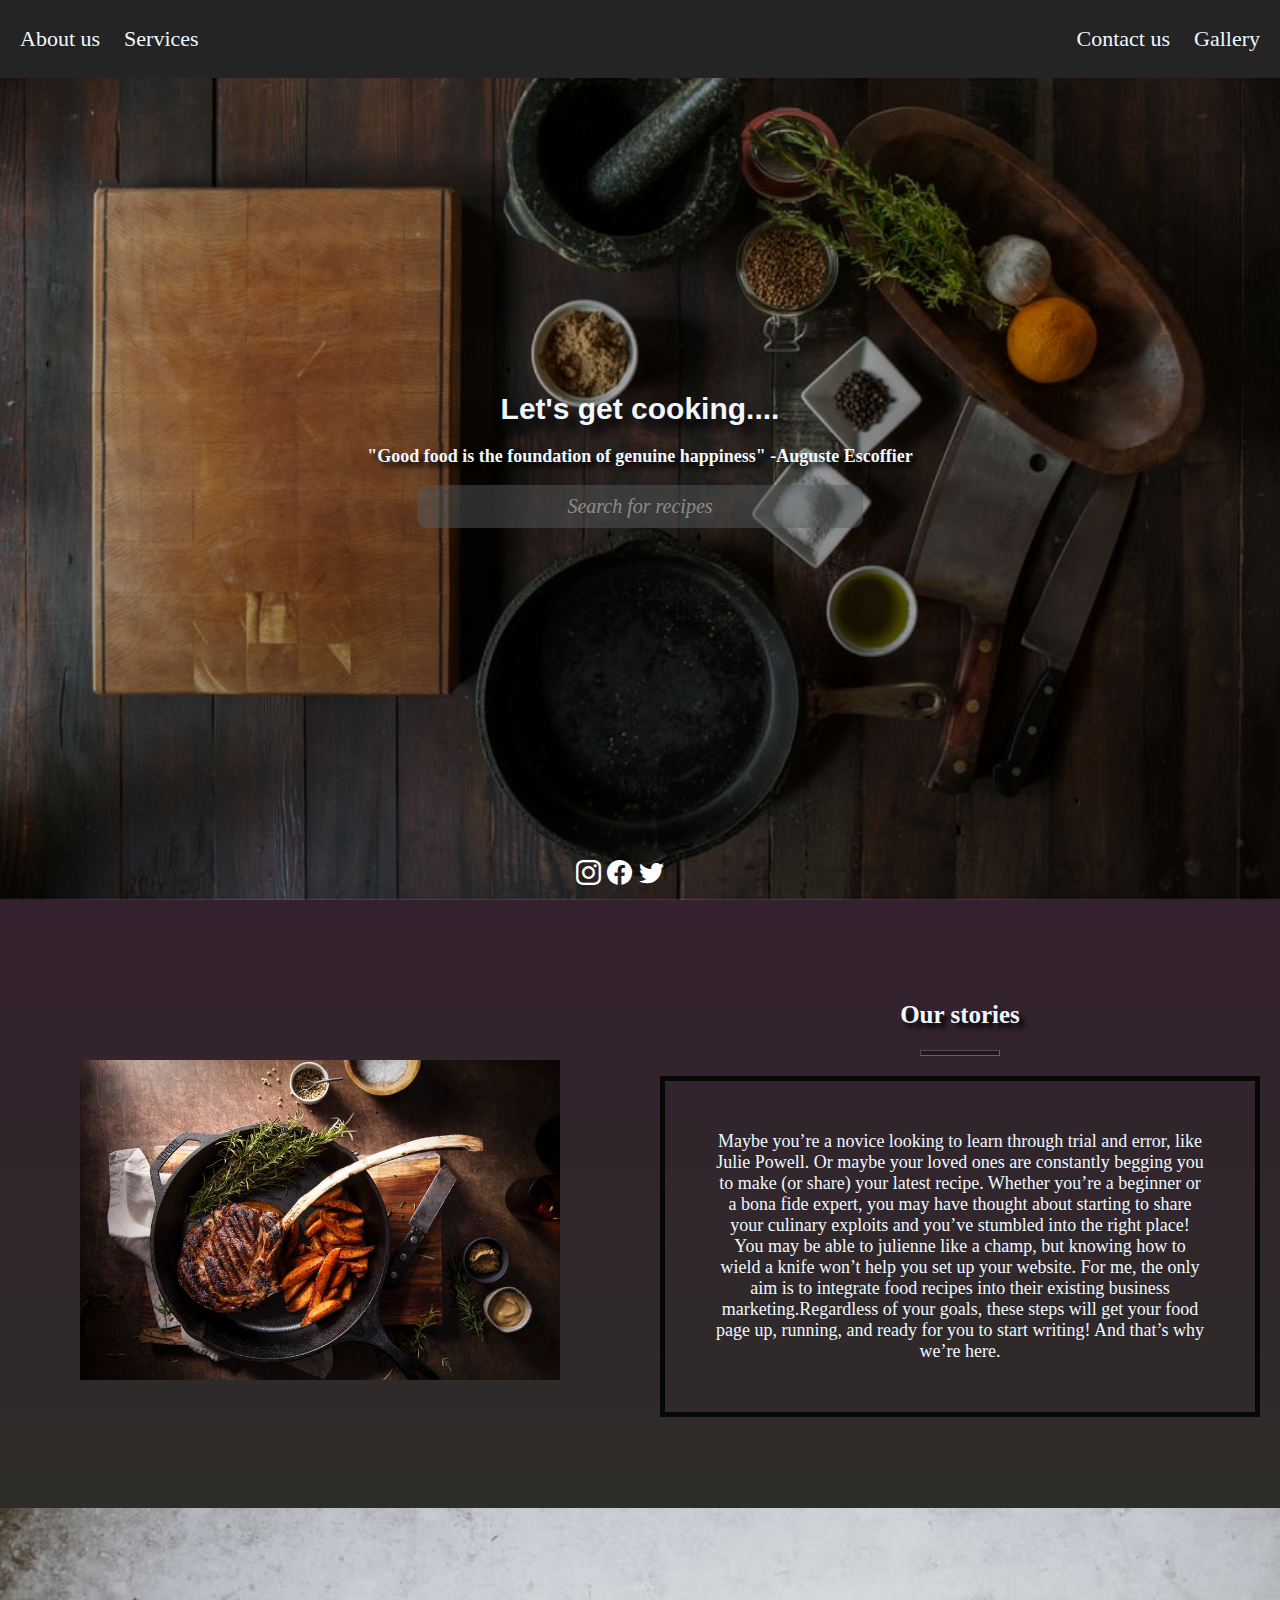
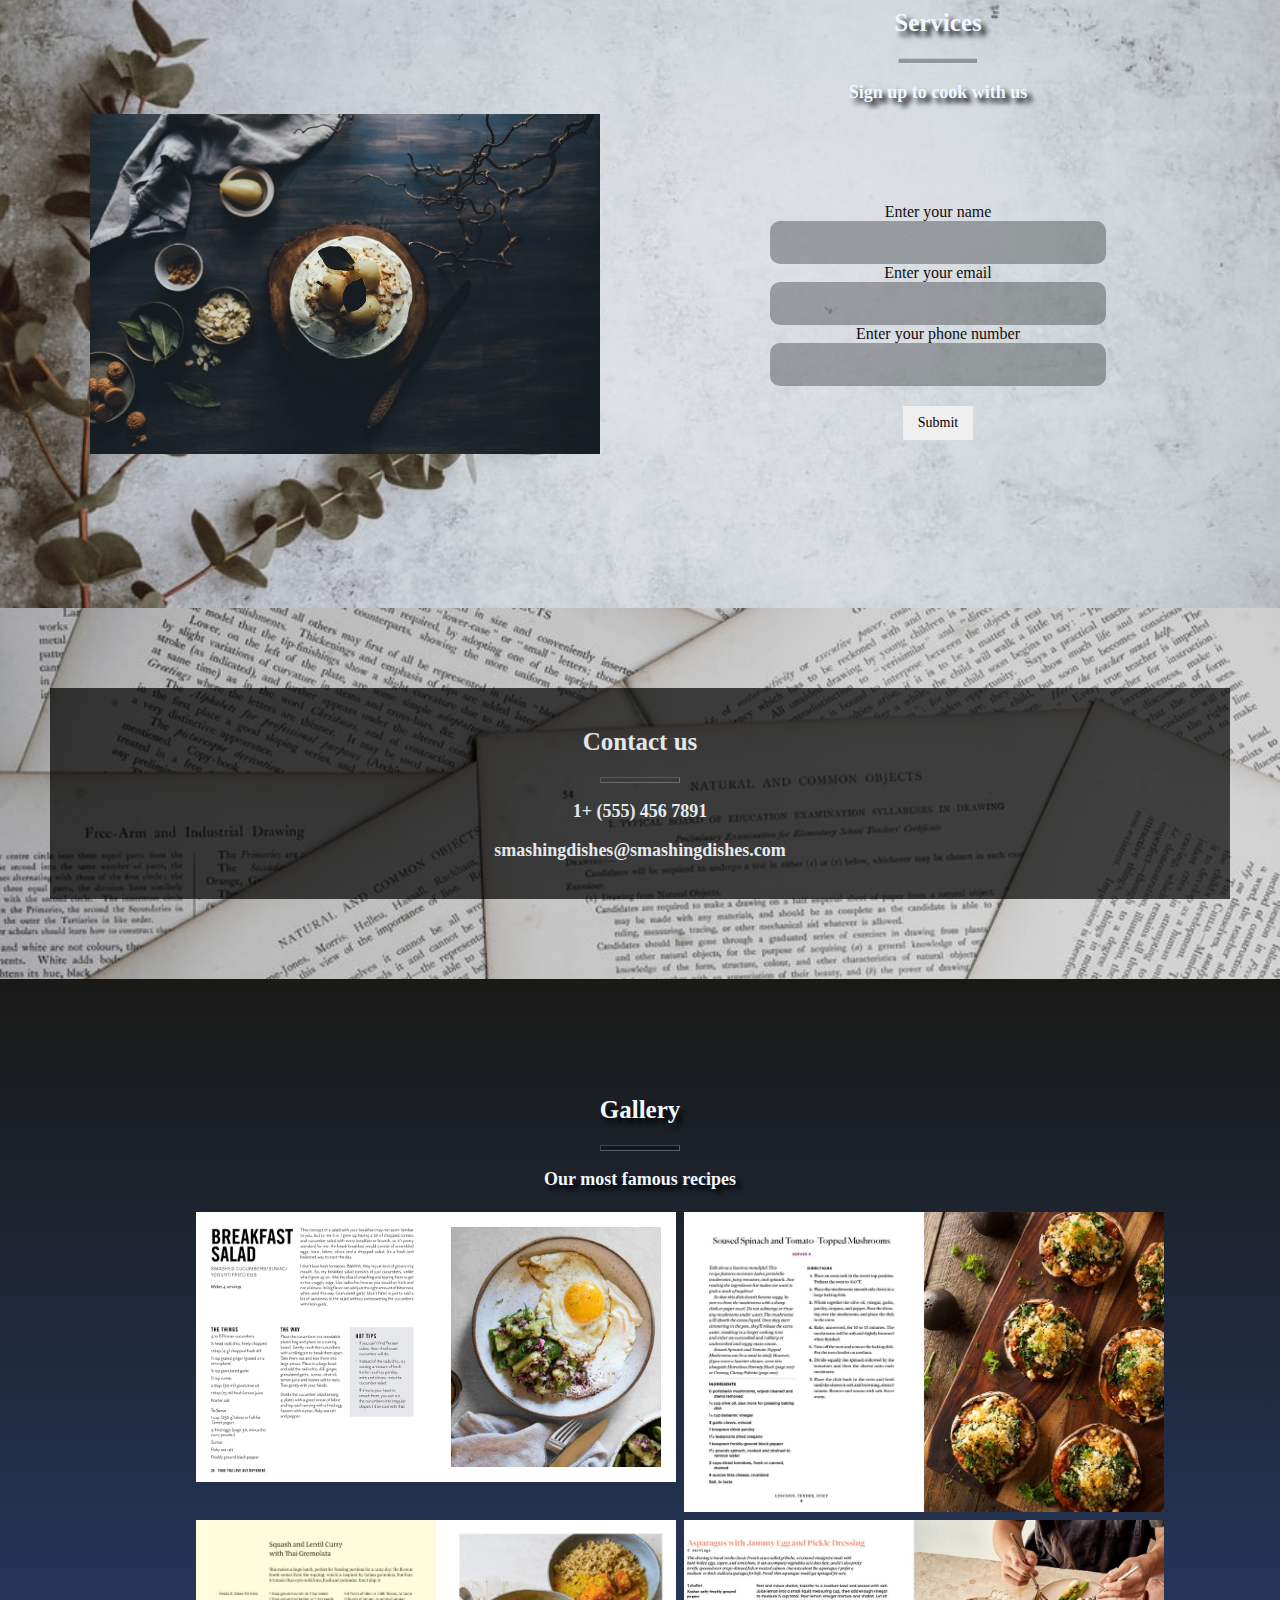
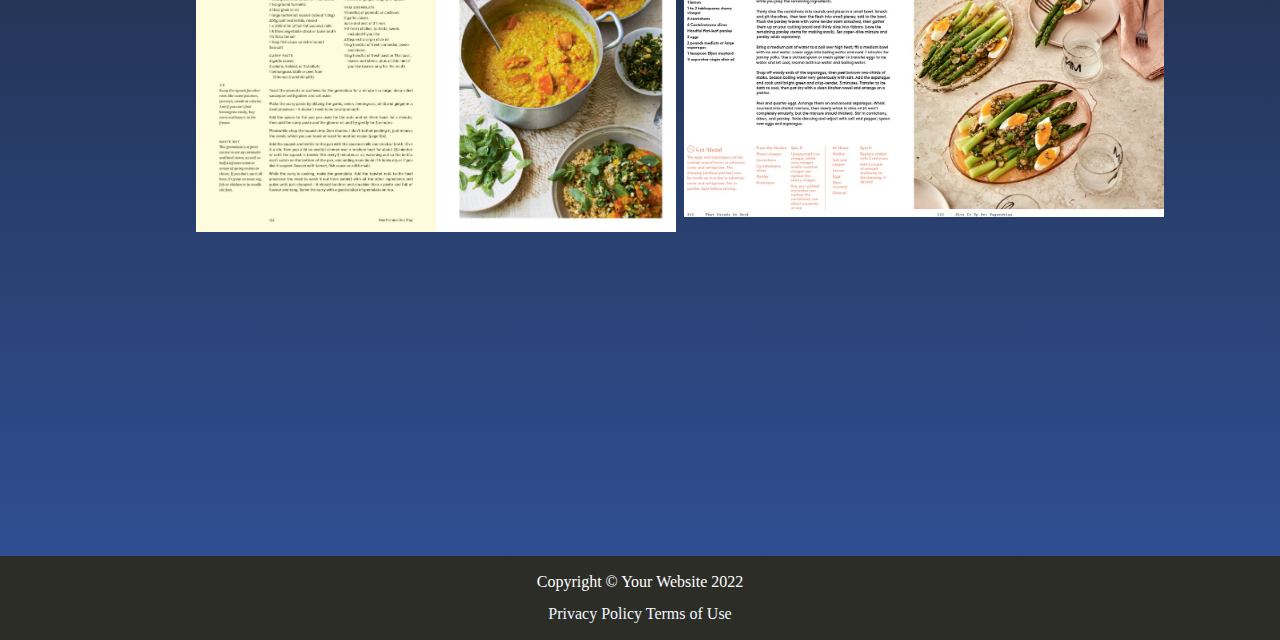
==== commit 1514bd3b: "update" ====
--- a/index.html
+++ b/index.html
@@ -67,9 +67,9 @@
     </div>
 
     <!--Section 2-->
-    <section class="page-section" id="about">
-      <div class="container-s2">
-        <img class="container-image zoom" src="images/photo-1615937657715-bc7b4b7962c1.jpeg"/>
+    <section class="page-section" style="padding: 0;" id="about">
+      <div class="container-s2" style="padding-top: 5rem; padding-bottom: 3rem;">
+        <img class="container-image zoom" src="images/photo-1615937657715-bc7b4b7962c1.jpeg" style="padding: 5rem;"/>
         <div class="s2">
         
           <h2>Our stories</h2>
@@ -92,14 +92,13 @@
     </section>
 
     <!--Section 3-->
-
-    <div class="container-s3">
-      <img class="container-image2 zoom" src="images/photo-1447078806655-40579c2520d6.jpeg"/>
-      <div class="s3"></div>
-        <section class="page-section" id="services">
-            <h2>Services</h2>
-            <hr class="divider" />
-            <h3>Sign up to cook with us</h3>
+    <section class="page-section" style="padding: 0;" id="services">
+      <div class="container-s3" style="padding-top: 5rem; padding-bottom: 3rem;">
+        <img class="container-image2 zoom" src="images/photo-1447078806655-40579c2520d6.jpeg"/>
+        <div class="s3">
+          <h2>Services</h2>
+          <hr class="divider" />
+          <h3>Sign up to cook with us</h3>
           <div class="label">
             <label for="fname">Enter your name</label>
             <input type="name" id="name" size="10" required />
@@ -123,21 +122,23 @@
     </section>
 
     <!--Section 4-->
-
-      <div class="container-s4">
+    
+    <section class="page-section" style="padding:0;" id="contact">
+      <div class="container-s4" style="padding-top: 5rem; padding-bottom: 5rem;">
         <div class="s4">
           <h2>Contact us</h2>
           <hr class="divider"/>
           <h3>1+ (555) 456 7891</h3>
-          <h3>smashingdishes@smashingdishes.com </h3>
-        </section>
+          <h3>smashingdishes@smashingdishes.com </h3> 
+        </div>
       </div>
-    </div>
+    </section>
 
     <!--Gallery-->
 
     <section class="page-section" id="gallery"
-      style="background: linear-gradient(to bottom,rgba(5, 5, 5, 0.5) 0%,rgba(47, 82, 158, 0.9) 100%); padding-bottom: 15rem;">
+      style="background: linear-gradient(to bottom,rgba(5, 5, 5, 0.5) 0%,rgba(47, 82, 158, 0.9) 100%); 
+      padding-bottom: 20rem;">
       <h2>Gallery</h2>
       <hr class="divider"/>
       <h3>Our most famous recipes</h3>
@@ -151,10 +152,10 @@
           </div>
         </div>
         <div class="column">
-          <img src="images/asparagus and jammy egg.jpeg" alt="Avatar"class="image-box"/>
+          <img src="images/spinach & tomato mushroom.webp" alt="Avatar"class="image-box"/>
           <div class="overlay">
-            <a class="text" href="images/asparagus and jammy egg.jpeg">
-              Asparagus with Jammy Egg & Pickle Dressing
+            <a class="text" href="images/spinach & tomato mushroom.webp">
+              Spused Spinach and Tomato-Topped Mushroom 
             </a>
           </div>
         </div>
@@ -167,10 +168,10 @@
           </div>
         </div>
         <div class="column">
-          <img src="images/spinach & tomato mushroom.webp" alt="Avatar"class="image-box"/>
+          <img src="images/asparagus and jammy egg.jpeg" alt="Avatar"class="image-box"/>
           <div class="overlay">
-            <a class="text" href="images/spinach & tomato mushroom.webp">
-              Spused Spinach and Tomato-Topped Mushroom 
+            <a class="text" href="images/asparagus and jammy egg.jpeg">
+              Asparagus with Jammy Egg & Pickle Dressing
             </a>
           </div>
         </div>
--- a/style.css
+++ b/style.css
@@ -163,7 +163,7 @@
   display: initial;
 }
 .zoom {
-  padding: 50px;
+  padding: 40px;
   transition: transform 0.2s;
   margin: 0 auto;
 }
@@ -190,14 +190,16 @@
   display: inline-block;
   object-fit: contain;
 }
+.s3 {
+  display: initial;
+}
 
 .label {
   font-family: Georgia, "Times New Roman", Times, serif;
-  color: aliceblue;
+  color: rgb(15, 15, 15);
   text-align: center;
   font-size: 16px;
-  border: 5px solid rgb(7, 7, 7);
-  padding: 50px;
+  padding: 5rem;
   margin: 20px;
 }
 button {
@@ -242,7 +244,7 @@
 } */
 
 .image-box {
-  width: 100%;
+  width: 30rem;
   height: auto;
   display: block;
   object-fit: contain;
@@ -254,13 +256,15 @@
   animation-duration: 4s;
   animation-delay: 2s;
   position: relative;
+  display: inline-table;
   width: 100%;
   max-width: 300px;
-  padding: 0 4px;
+  padding: 4 4px;
 }
 .row {
   display: flex;
   flex-wrap: wrap;
+  padding-left: 12rem;
 }
 .text {
   color: aliceblue;
@@ -280,12 +284,13 @@
   background: rgb(0, 0, 0);
   background: rgba(0, 0, 0, 0.5);
   color: #f1f1f1;
-  width: 100%;
+  width: 30rem;
   transition: 0.5s ease;
   opacity: 0;
   color: white;
   font-size: 20px;
-  padding: 20px;
+  padding-top: 3rem;
+  padding-bottom: 5rem;
   text-align: center;
 }
 
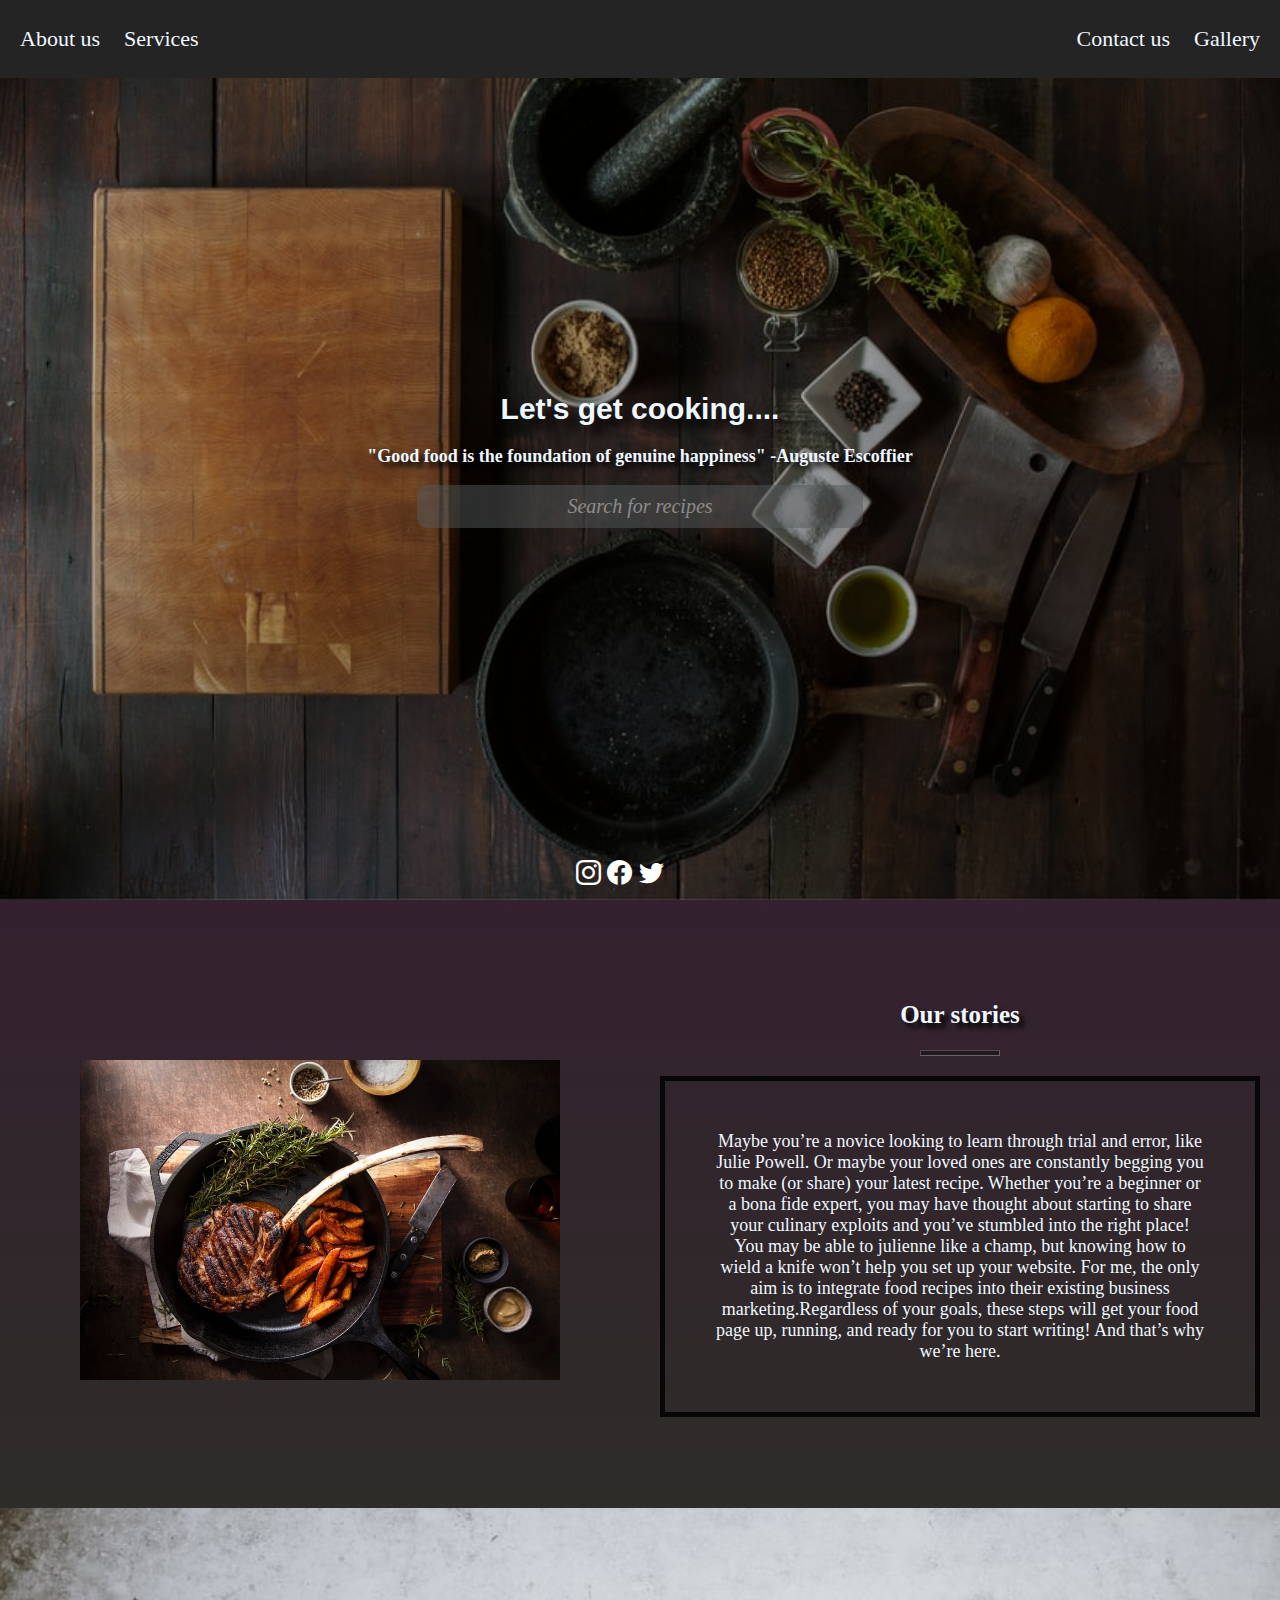
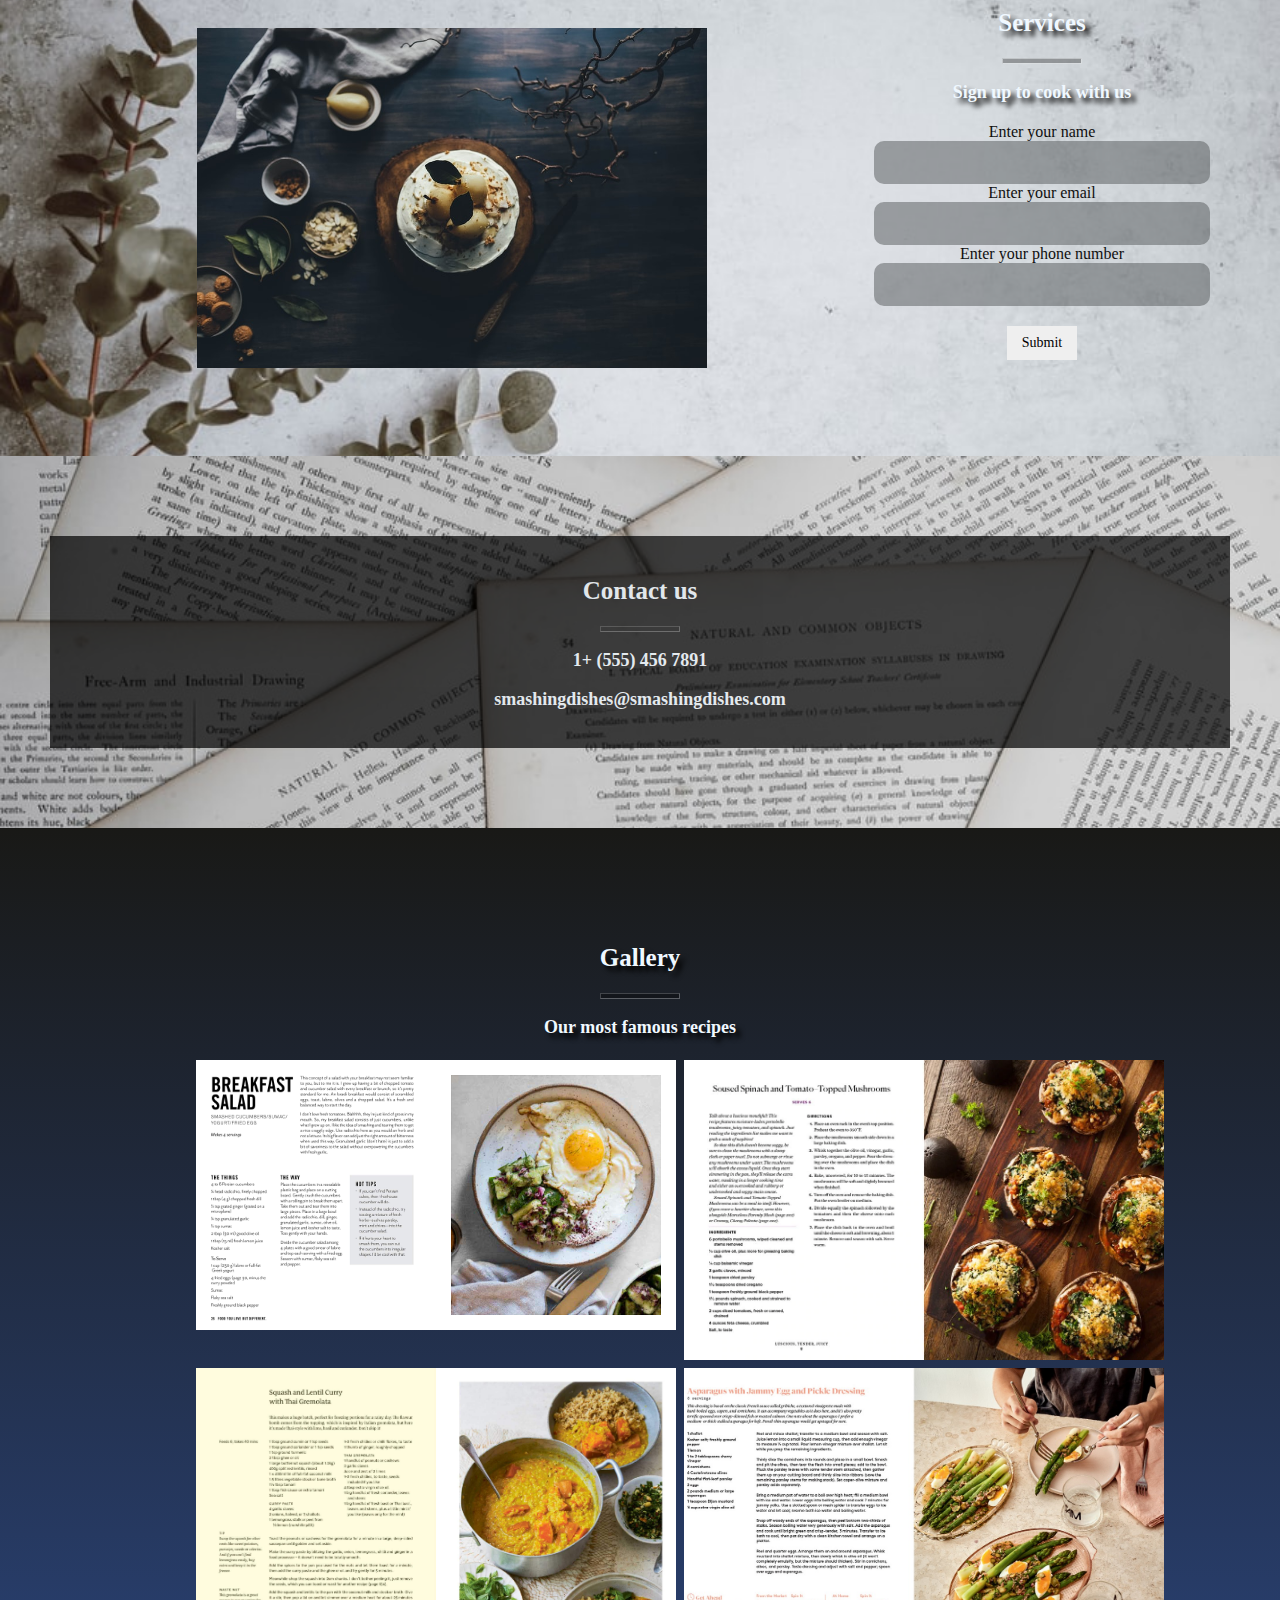
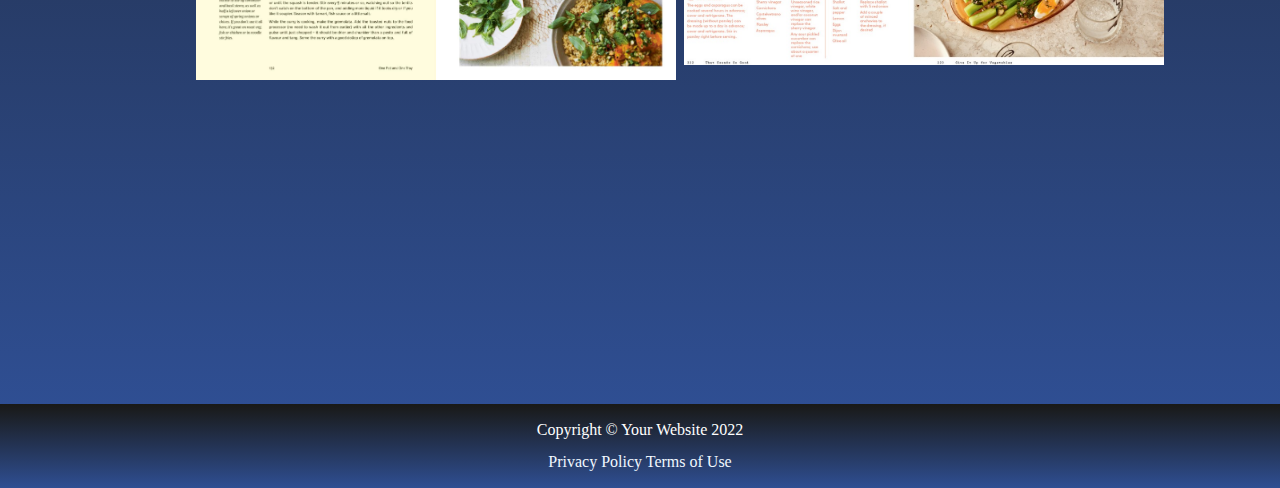
==== commit 62c590b2: "update" ====
--- a/index.html
+++ b/index.html
@@ -180,7 +180,9 @@
 
     <!--Footer-->
 
-    <footer class="footer">
+    <footer class="footer"
+    style="background: 
+    linear-gradient(to bottom,rgba(5, 5, 5, 0.5) 0%,rgba(47, 82, 158, 0.9) 100%);">
       <div class="container">
         <div class="col-lg-4 text-lg-start">Copyright &#169 Your Website 2022
           <div class="col-lg-4 text-lg-end">
--- a/style.css
+++ b/style.css
@@ -162,17 +162,6 @@
 .s2 {
   display: initial;
 }
-.zoom {
-  padding: 40px;
-  transition: transform 0.2s;
-  margin: 0 auto;
-}
-
-.zoom:hover {
-  -ms-transform: scale(1.5);
-  -webkit-transform: scale(1.5);
-  transform: scale(1.5);
-}
 .container-s3 {
   background-image: url(images/photo-1512386233331-f023884a92e8.jpeg);
   background-color: transparent;
@@ -186,20 +175,29 @@
 .container-image2 {
   width: 50%;
   align-self: center;
-  margin: 20px 30px 0px 0;
   display: inline-block;
   object-fit: contain;
 }
 .s3 {
   display: initial;
 }
+.zoom {
+  padding: 40px;
+  transition: transform 0.2s;
+  margin: 0 auto;
+}
+
+.zoom:hover {
+  -ms-transform: scale(1.5);
+  -webkit-transform: scale(1.5);
+  transform: scale(1.5);
+}
 
 .label {
   font-family: Georgia, "Times New Roman", Times, serif;
   color: rgb(15, 15, 15);
   text-align: center;
   font-size: 16px;
-  padding: 5rem;
   margin: 20px;
 }
 button {
